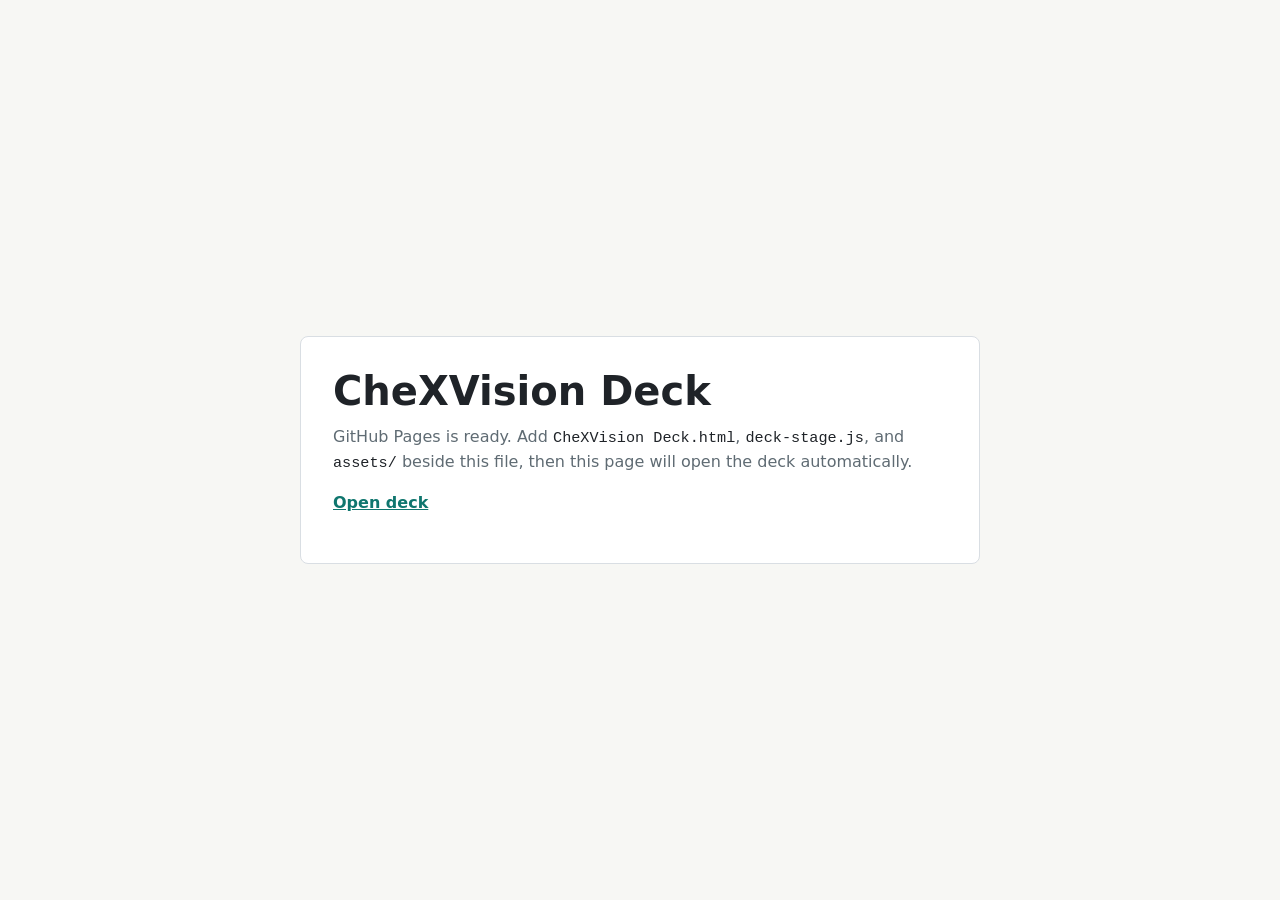
==== docs/index.html @ 28325a4f "chore: add GitHub Pages deck deployment Co-authored-by: Huraira Ali <huraira.ali@stud.th-deg.de>" ====
<!doctype html>
<html lang="en">
  <head>
    <meta charset="utf-8" />
    <meta name="viewport" content="width=device-width, initial-scale=1" />
    <title>CheXVision Deck</title>
    <style>
      :root {
        color-scheme: light dark;
        --bg: #f7f7f4;
        --text: #1f2328;
        --muted: #5f6b73;
        --accent: #0f766e;
        --panel: #ffffff;
        --border: #d9dee3;
      }

      @media (prefers-color-scheme: dark) {
        :root {
          --bg: #151719;
          --text: #eef2f4;
          --muted: #a8b2b9;
          --accent: #67e8d3;
          --panel: #1f2428;
          --border: #384149;
        }
      }

      * {
        box-sizing: border-box;
      }

      body {
        min-height: 100vh;
        margin: 0;
        display: grid;
        place-items: center;
        background: var(--bg);
        color: var(--text);
        font-family: system-ui, -apple-system, BlinkMacSystemFont, "Segoe UI", sans-serif;
        line-height: 1.5;
      }

      main {
        width: min(680px, calc(100vw - 32px));
        padding: 32px;
        border: 1px solid var(--border);
        border-radius: 8px;
        background: var(--panel);
      }

      h1 {
        margin: 0 0 12px;
        font-size: clamp(1.75rem, 4vw, 2.5rem);
        line-height: 1.1;
      }

      p {
        margin: 0 0 16px;
        color: var(--muted);
      }

      code {
        color: var(--text);
        font-family: ui-monospace, SFMono-Regular, Consolas, "Liberation Mono", monospace;
        font-size: 0.95em;
      }

      a {
        color: var(--accent);
        font-weight: 700;
      }
    </style>
    <script>
      const deckPath = "CheXVision%20Deck.html";

      fetch(deckPath, { method: "HEAD", cache: "no-store" })
        .then((response) => {
          if (response.ok) {
            window.location.replace(deckPath);
          }
        })
        .catch(() => {});
    </script>
  </head>
  <body>
    <main>
      <h1>CheXVision Deck</h1>
      <p>
        GitHub Pages is ready. Add <code>CheXVision Deck.html</code>, <code>deck-stage.js</code>,
        and <code>assets/</code> beside this file, then this page will open the deck automatically.
      </p>
      <p><a href="CheXVision%20Deck.html">Open deck</a></p>
    </main>
  </body>
</html>
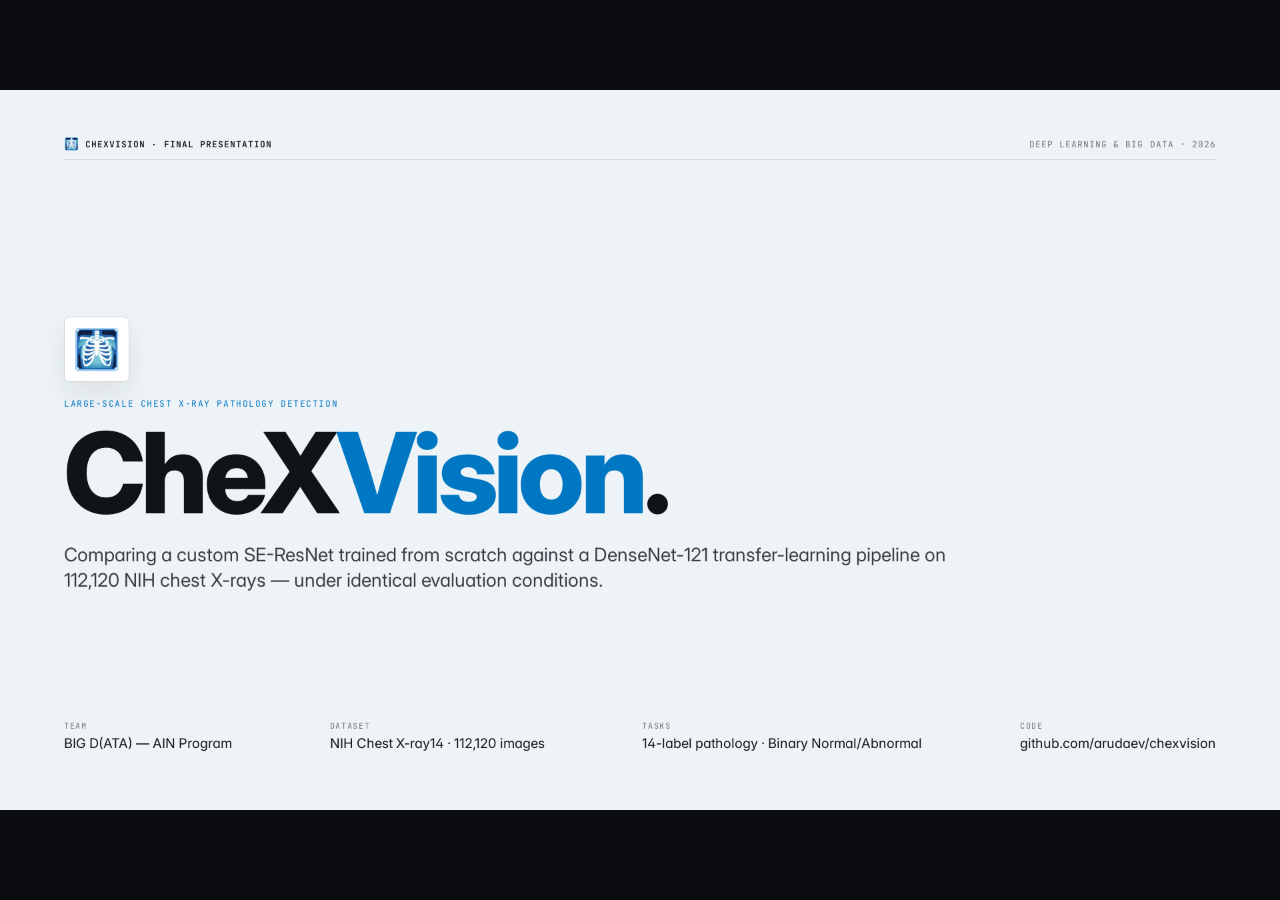
==== commit cda5a55a: "chore: add presentation deck to Pages Co-authored-by: Huraira Ali <huraira.ali@stud.th-deg.de>" ====
--- a/docs/index.html
+++ b/docs/index.html
@@ -1,96 +1,1422 @@
 <!doctype html>
 <html lang="en">
-  <head>
-    <meta charset="utf-8" />
-    <meta name="viewport" content="width=device-width, initial-scale=1" />
-    <title>CheXVision Deck</title>
-    <style>
-      :root {
-        color-scheme: light dark;
-        --bg: #f7f7f4;
-        --text: #1f2328;
-        --muted: #5f6b73;
-        --accent: #0f766e;
-        --panel: #ffffff;
-        --border: #d9dee3;
-      }
-
-      @media (prefers-color-scheme: dark) {
-        :root {
-          --bg: #151719;
-          --text: #eef2f4;
-          --muted: #a8b2b9;
-          --accent: #67e8d3;
-          --panel: #1f2428;
-          --border: #384149;
+<head>
+<meta charset="utf-8">
+<title>CheXVision — Final Presentation</title>
+<link rel="preconnect" href="https://fonts.googleapis.com">
+<link rel="preconnect" href="https://fonts.gstatic.com" crossorigin>
+<link href="https://fonts.googleapis.com/css2?family=Inter:wght@300;400;500;600;700;800&family=JetBrains+Mono:wght@400;500;600&display=swap" rel="stylesheet">
+<script src="deck-stage.js"></script>
+<style>
+  :root {
+    --bg: oklch(0.96 0.008 240);
+    --panel: oklch(1 0 0);
+    --panel-2: oklch(0.98 0.004 240);
+    --ink: oklch(0.19 0.012 250);
+    --ink-soft: oklch(0.36 0.014 250);
+    --muted: oklch(0.55 0.012 250);
+    --rule: oklch(0.86 0.008 250);
+    --rule-soft: oklch(0.92 0.006 250);
+    --blue: oklch(0.55 0.15 245);
+    --blue-soft: oklch(0.93 0.04 245);
+    --coral: oklch(0.62 0.15 30);
+    --coral-soft: oklch(0.94 0.04 40);
+    --ok: oklch(0.55 0.13 155);
+  }
+  html, body { margin: 0; background: #0b0d10; }
+  deck-stage { background: #0b0d10; }
+  deck-stage > section {
+    background: var(--bg);
+    color: var(--ink);
+    font-family: 'Inter', sans-serif;
+    font-feature-settings: "ss01", "cv11";
+    -webkit-font-smoothing: antialiased;
+    position: relative;
+    overflow: hidden;
+  }
+  /* Slide scaffold */
+  .slide-pad { padding: 72px 96px 88px; height: 100%; box-sizing: border-box; display: flex; flex-direction: column; }
+  .topbar {
+    display: flex; justify-content: space-between; align-items: center;
+    font-family: 'JetBrains Mono', monospace; font-size: 13px;
+    letter-spacing: 0.08em; color: var(--muted); text-transform: uppercase;
+    border-bottom: 1px solid var(--rule); padding-bottom: 14px; margin-bottom: 44px;
+  }
+  .topbar .brand { color: var(--ink); font-weight: 600; display: inline-flex; align-items: center; gap: 10px; }
+  .topbar .brand::before {
+    content: "🩻";
+    font-family: "Apple Color Emoji", "Segoe UI Emoji", "Noto Color Emoji", sans-serif;
+    font-size: 18px;
+    line-height: 1;
+    letter-spacing: 0;
+    text-transform: none;
+  }
+  .topbar .dot { display: inline-block; width: 8px; height: 8px; border-radius: 50%; background: var(--accent-h, var(--blue)); margin-right: 10px; transform: translateY(-1px); }
+  .eyebrow { font-family: 'JetBrains Mono', monospace; font-size: 13px; letter-spacing: 0.12em; text-transform: uppercase; color: var(--coral); margin-bottom: 18px; }
+  h1.slide-title { font-size: 62px; line-height: 1.05; font-weight: 700; letter-spacing: -0.025em; margin: 0 0 18px; max-width: 1500px; }
+  h2.slide-title { font-size: 52px; line-height: 1.08; font-weight: 700; letter-spacing: -0.022em; margin: 0 0 14px; }
+  p.lede { font-size: 26px; line-height: 1.4; color: var(--ink-soft); max-width: 1400px; margin: 0 0 24px; font-weight: 400; }
+  .body { font-size: 22px; line-height: 1.5; color: var(--ink-soft); }
+
+  /* Dark / section-header slide */
+  .ink { background: oklch(0.16 0.014 250) !important; color: oklch(0.96 0.006 85); }
+  .ink .topbar { color: oklch(0.65 0.012 250); border-color: oklch(0.26 0.014 250); }
+  .ink .topbar .brand { color: oklch(0.96 0.006 85); }
+  .ink .eyebrow { color: oklch(0.78 0.13 60); }
+  .ink .section-accent-rule { display: block; width: 48px; height: 3px; background: var(--accent-h, var(--blue)); border-radius: 2px; margin-bottom: 28px; }
+
+  /* Utility */
+  .mono { font-family: 'JetBrains Mono', monospace; }
+  .rule { height: 1px; background: var(--rule); }
+  .grid { display: grid; gap: 32px; }
+  .pill { display: inline-flex; align-items: center; gap: 8px; padding: 6px 12px; border: 1px solid var(--rule); border-radius: 999px; font-family: 'JetBrains Mono', monospace; font-size: 13px; color: var(--ink-soft); letter-spacing: 0.04em; }
+  .kv { display: flex; flex-direction: column; gap: 4px; }
+  .kv .k { font-family: 'JetBrains Mono', monospace; font-size: 12px; letter-spacing: 0.1em; text-transform: uppercase; color: var(--muted); }
+  .kv .v { font-size: 22px; font-weight: 500; color: var(--ink); }
+  .kv .v.big { font-size: 44px; font-weight: 700; letter-spacing: -0.02em; }
+
+  .stat-card { background: var(--panel); border: 1px solid var(--rule); border-radius: 18px; padding: 28px 30px; }
+  .stat-card .k { font-family: 'JetBrains Mono', monospace; font-size: 12px; letter-spacing: 0.12em; text-transform: uppercase; color: var(--muted); margin-bottom: 10px;}
+  .stat-card .n { font-size: 64px; font-weight: 700; letter-spacing: -0.03em; line-height: 1; color: var(--ink); font-family: 'JetBrains Mono', monospace; }
+  .stat-card .s { font-size: 18px; color: var(--ink-soft); margin-top: 10px; line-height: 1.4; }
+  .stat-card.accent { background: var(--coral-soft); border-color: oklch(0.85 0.06 40); }
+  .stat-card.cool { background: var(--blue-soft); border-color: oklch(0.84 0.06 245); }
+
+  /* Bullets */
+  ul.list { margin: 0; padding: 0; list-style: none; }
+  ul.list li { position: relative; padding-left: 28px; font-size: 22px; line-height: 1.5; color: var(--ink-soft); margin-bottom: 14px; }
+  ul.list li::before { content: ""; position: absolute; left: 0; top: 14px; width: 14px; height: 1px; background: var(--coral); }
+  ul.list li strong { color: var(--ink); font-weight: 600; }
+
+  /* Tables */
+  table.cmp { width: 100%; border-collapse: collapse; font-size: 19px; }
+  table.cmp th, table.cmp td { text-align: left; padding: 14px 16px; vertical-align: top; }
+  table.cmp thead th { font-family: 'JetBrains Mono', monospace; font-size: 12px; letter-spacing: 0.1em; text-transform: uppercase; color: var(--muted); font-weight: 500; border-bottom: 1px solid var(--rule); }
+  table.cmp tbody tr { border-bottom: 1px solid var(--rule-soft); }
+  table.cmp tbody tr:last-child { border-bottom: 0; }
+  table.cmp td.row-label { font-family: 'JetBrains Mono', monospace; font-size: 13px; color: var(--muted); letter-spacing: 0.06em; text-transform: uppercase; }
+  table.cmp td strong { color: var(--ink); font-weight: 600; }
+
+  /* Section header slides */
+  .section-number { font-family: 'JetBrains Mono', monospace; font-size: 22px; color: oklch(0.78 0.13 60); letter-spacing: 0.2em; }
+  .section-title { font-size: 128px; font-weight: 700; letter-spacing: -0.035em; line-height: 1; margin: 28px 0 24px; }
+  .section-desc { font-size: 28px; color: oklch(0.78 0.01 250); max-width: 1300px; line-height: 1.4; font-weight: 300; }
+
+  /* Title slide */
+  .title-slide { display: flex; flex-direction: column; justify-content: space-between; height: 100%; }
+  .hero-logo {
+    width: 96px;
+    height: 96px;
+    display: flex;
+    align-items: center;
+    justify-content: center;
+    margin-bottom: 24px;
+    border: 1px solid var(--rule);
+    border-radius: 8px;
+    background: var(--panel);
+    box-shadow: 0 18px 42px rgba(31, 35, 40, 0.08);
+    font-family: "Apple Color Emoji", "Segoe UI Emoji", "Noto Color Emoji", sans-serif;
+    font-size: 58px;
+    line-height: 1;
+  }
+  .title-hero { font-size: 168px; font-weight: 800; letter-spacing: -0.04em; line-height: 0.92; }
+  .title-hero .accent { color: var(--accent-h, var(--blue)); }
+  .title-sub { font-size: 28px; color: var(--ink-soft); line-height: 1.35; max-width: 1400px; margin-top: 28px; font-weight: 400; }
+  .title-meta { display: flex; gap: 56px; align-items: flex-end; justify-content: space-between; }
+  .title-meta .col { display: flex; flex-direction: column; gap: 6px; }
+  .title-meta .k { font-family: 'JetBrains Mono', monospace; font-size: 12px; letter-spacing: 0.14em; color: var(--muted); text-transform: uppercase; }
+  .title-meta .v { font-size: 20px; color: var(--ink); }
+
+  /* Footer */
+  .foot { position: absolute; left: 96px; right: 96px; bottom: 36px; display: flex; justify-content: space-between; font-family: 'JetBrains Mono', monospace; font-size: 12px; color: var(--muted); letter-spacing: 0.08em; text-transform: uppercase; }
+  .ink .foot { color: oklch(0.65 0.012 250); }
+
+  /* Image frames */
+  .figure { background: var(--panel); border: 1px solid var(--rule); border-radius: 14px; padding: 22px; display: flex; align-items: center; justify-content: center; overflow: hidden; }
+  .figure img { max-width: 100%; max-height: 100%; display: block; }
+  .figure-caption { font-family: 'JetBrains Mono', monospace; font-size: 12px; letter-spacing: 0.1em; color: var(--muted); text-transform: uppercase; margin-top: 10px; }
+
+  /* Chart axis text */
+  .chart-axis { font-family: 'JetBrains Mono', monospace; font-size: 12px; fill: var(--muted); }
+  .chart-grid { stroke: var(--rule-soft); stroke-width: 1; }
+  .chart-label { font-family: 'Inter', sans-serif; font-size: 14px; fill: var(--ink); font-weight: 500; }
+
+  /* Per-class bars */
+  .bar-row { display: grid; grid-template-columns: 220px 1fr 90px; align-items: center; gap: 18px; padding: 10px 0; border-bottom: 1px dashed var(--rule-soft); }
+  .bar-row:last-child { border-bottom: 0; }
+  .bar-row .name { font-size: 18px; color: var(--ink); font-weight: 500; }
+  .bar-row .track { position: relative; height: 10px; background: var(--rule-soft); border-radius: 4px; overflow: hidden; }
+  .bar-row .fill { position: absolute; top: 0; left: 0; bottom: 0; background: var(--blue); border-radius: 4px; }
+  .bar-row .val { font-family: 'JetBrains Mono', monospace; font-size: 16px; color: var(--ink); text-align: right; font-weight: 500; }
+  .bar-row.top .fill { background: var(--coral); }
+
+  /* Placeholder stripe */
+  .placeholder {
+    background: repeating-linear-gradient(135deg, oklch(0.91 0.010 240) 0 12px, oklch(0.94 0.008 240) 12px 24px);
+    border: 1px solid var(--rule);
+    border-radius: 10px;
+    display: flex; align-items: center; justify-content: center;
+    font-family: 'JetBrains Mono', monospace; font-size: 13px;
+    color: var(--muted); letter-spacing: 0.08em; text-transform: uppercase;
+  }
+
+  .badge-list { display: flex; flex-wrap: wrap; gap: 8px; }
+</style>
+</head>
+<body>
+
+<deck-stage width="1920" height="1080">
+
+  <!-- 1. TITLE -->
+  <section data-label="Title">
+    <div class="slide-pad title-slide">
+      <div class="topbar">
+        <span class="brand">CheXVision · Final Presentation</span>
+        <span>Deep Learning &amp; Big Data · 2026</span>
+      </div>
+
+      <div>
+        <div class="hero-logo" aria-label="X-ray logo">🩻</div>
+        <div class="eyebrow">Large-Scale Chest X-Ray Pathology Detection</div>
+        <div class="title-hero">CheX<span class="accent">Vision</span>.</div>
+        <div class="title-sub">Comparing a custom SE-ResNet trained from scratch against a DenseNet-121 transfer-learning pipeline on 112,120 NIH chest X-rays — under identical evaluation conditions.</div>
+      </div>
+
+      <div class="title-meta">
+        <div class="col">
+          <span class="k">Team</span>
+          <span class="v">BIG D(ATA) — AIN Program</span>
+        </div>
+        <div class="col">
+          <span class="k">Dataset</span>
+          <span class="v">NIH Chest X-ray14 · 112,120 images</span>
+        </div>
+        <div class="col">
+          <span class="k">Tasks</span>
+          <span class="v">14-label pathology · Binary Normal/Abnormal</span>
+        </div>
+        <div class="col">
+          <span class="k">Code</span>
+          <span class="v">github.com/arudaev/chexvision</span>
+        </div>
+      </div>
+    </div>
+  </section>
+
+  <!-- 2. THE PROBLEM -->
+  <section data-label="Problem">
+    <div class="slide-pad">
+      <div class="topbar"><span class="brand">CheXVision</span><span>01 · Motivation</span></div>
+      <div class="eyebrow">The Problem</div>
+      <h1 class="slide-title">Radiologists read billions of chest X-rays a year.<br/>The bottleneck is attention, not imaging.</h1>
+      <p class="lede">Chest radiography is the most common medical imaging procedure worldwide. Getting reliable, low-cost triage to every patient — especially in under-served regions — is a true ML-for-healthcare problem.</p>
+
+      <div class="grid" style="grid-template-columns: repeat(3, 1fr); margin-top: 36px;">
+        <div class="stat-card">
+          <div class="k">Scale</div>
+          <div class="n">2B+</div>
+          <div class="s">Chest X-rays acquired globally each year.</div>
+        </div>
+        <div class="stat-card">
+          <div class="k">Coverage gap</div>
+          <div class="n">2/3</div>
+          <div class="s">Of the world's population lacks timely access to radiology.</div>
+        </div>
+        <div class="stat-card accent">
+          <div class="k">The ask</div>
+          <div class="n">14</div>
+          <div class="s">Pathologies to be detected simultaneously from a single frontal view.</div>
+        </div>
+      </div>
+
+      <div class="foot"><span>01 / 19</span><span>Motivation</span></div>
+    </div>
+  </section>
+
+  <!-- 3. DATASET -->
+  <section data-label="Dataset">
+    <div class="slide-pad">
+      <div class="topbar"><span class="brand">CheXVision</span><span>02 · Dataset</span></div>
+      <div class="eyebrow">NIH Chest X-ray14</div>
+      <h2 class="slide-title">A genuine big-data benchmark — 112,120 frontal X-rays, 14 weak labels.</h2>
+
+      <div class="grid" style="grid-template-columns: 1.25fr 1fr; gap: 56px; margin-top: 32px;">
+        <div>
+          <div class="grid" style="grid-template-columns: repeat(3, 1fr); gap: 20px;">
+            <div class="stat-card"><div class="k">Images</div><div class="n">112,120</div><div class="s">Frontal-view chest X-rays · 1,024² source, resized to 320².</div></div>
+            <div class="stat-card"><div class="k">Shards</div><div class="n">36</div><div class="s">Parquet shards on HF Hub · ~7.97 GB total.</div></div>
+            <div class="stat-card"><div class="k">Labels</div><div class="n">14</div><div class="s">Patient-level, noisy — extracted from reports by NLP.</div></div>
+          </div>
+
+          <div style="margin-top: 36px;">
+            <div class="kv" style="margin-bottom: 18px;"><div class="k">Split</div></div>
+            <div class="grid" style="grid-template-columns: repeat(3, 1fr); gap: 16px;">
+              <div class="stat-card cool"><div class="k">Train</div><div class="n" style="font-size: 40px;">78,468</div><div class="s">70%</div></div>
+              <div class="stat-card cool"><div class="k">Validation</div><div class="n" style="font-size: 40px;">11,210</div><div class="s">10%</div></div>
+              <div class="stat-card cool"><div class="k">Test</div><div class="n" style="font-size: 40px;">22,442</div><div class="s">20%</div></div>
+            </div>
+          </div>
+        </div>
+
+        <div>
+          <div class="kv" style="margin-bottom: 14px;"><div class="k">14 Pathology Classes</div></div>
+          <div class="badge-list">
+            <span class="pill">Atelectasis</span><span class="pill">Cardiomegaly</span>
+            <span class="pill">Effusion</span><span class="pill">Infiltration</span>
+            <span class="pill">Mass</span><span class="pill">Nodule</span>
+            <span class="pill">Pneumonia</span><span class="pill">Pneumothorax</span>
+            <span class="pill">Consolidation</span><span class="pill">Edema</span>
+            <span class="pill">Emphysema</span><span class="pill">Fibrosis</span>
+            <span class="pill">Pleural Thickening</span><span class="pill">Hernia</span>
+          </div>
+
+          <div style="margin-top: 28px;" class="kv"><div class="k">Two derived tasks</div></div>
+          <ul class="list" style="margin-top: 12px;">
+            <li><strong>Multi-label</strong> — an image may carry zero, one, or several conditions simultaneously.</li>
+            <li><strong>Binary</strong> — "No Finding" ↦ Normal, any label ↦ Abnormal (fast triage head).</li>
+          </ul>
+        </div>
+      </div>
+
+      <div class="foot"><span>02 / 19</span><span>NIH Chest X-ray14</span></div>
+    </div>
+  </section>
+
+  <!-- 4. TASK FRAMING -->
+  <section data-label="Dual-task framing">
+    <div class="slide-pad">
+      <div class="topbar"><span class="brand">CheXVision</span><span>03 · Framing</span></div>
+      <div class="eyebrow">Dual-Task Architecture</div>
+      <h2 class="slide-title">One forward pass, two clinically-aligned predictions.</h2>
+      <p class="lede">A shared feature extractor feeds two heads — a fast triage decision and a detailed pathology profile. Trained jointly with a combined loss so both objectives shape the representation.</p>
+
+      <svg viewBox="0 0 1700 380" style="width:100%; height:380px; margin-top: 18px;" aria-label="Dual-head architecture diagram">
+        <defs>
+          <marker id="arr" viewBox="0 0 10 10" refX="9" refY="5" markerWidth="8" markerHeight="8" orient="auto-start-reverse">
+            <path d="M 0 0 L 10 5 L 0 10 z" fill="#2f3340"/>
+          </marker>
+        </defs>
+        <!-- Input -->
+        <rect x="30" y="150" width="260" height="90" rx="12" fill="#ffffff" stroke="oklch(0.86 0.008 250)"/>
+        <text x="160" y="185" text-anchor="middle" font-family="Inter" font-size="20" font-weight="600" fill="#1a1d24">Input</text>
+        <text x="160" y="215" text-anchor="middle" font-family="JetBrains Mono" font-size="15" fill="#5b6072">3 × 320 × 320 RGB</text>
+
+        <!-- Arrow -->
+        <line x1="300" y1="195" x2="380" y2="195" stroke="#2f3340" stroke-width="2" marker-end="url(#arr)"/>
+
+        <!-- Backbone -->
+        <rect x="390" y="110" width="380" height="170" rx="12" fill="oklch(0.93 0.04 245)" stroke="oklch(0.62 0.12 245)"/>
+        <text x="580" y="150" text-anchor="middle" font-family="Inter" font-size="22" font-weight="700" fill="#14213d">Shared Backbone</text>
+        <text x="580" y="185" text-anchor="middle" font-family="Inter" font-size="17" fill="#14213d">SE-ResNet or DenseNet-121</text>
+        <text x="580" y="215" text-anchor="middle" font-family="JetBrains Mono" font-size="14" fill="#14213d">Conv layers → Global Avg Pool</text>
+        <text x="580" y="245" text-anchor="middle" font-family="JetBrains Mono" font-size="14" fill="#14213d">512-dim feature vector</text>
+
+        <!-- Arrow to heads -->
+        <line x1="780" y1="160" x2="860" y2="100" stroke="#2f3340" stroke-width="2" marker-end="url(#arr)"/>
+        <line x1="780" y1="230" x2="860" y2="290" stroke="#2f3340" stroke-width="2" marker-end="url(#arr)"/>
+
+        <!-- Multi-label head -->
+        <rect x="870" y="50" width="420" height="120" rx="12" fill="oklch(0.94 0.04 40)" stroke="oklch(0.72 0.12 30)"/>
+        <text x="1080" y="92" text-anchor="middle" font-family="Inter" font-size="22" font-weight="700" fill="#3a1108">Multi-Label Head</text>
+        <text x="1080" y="122" text-anchor="middle" font-family="Inter" font-size="16" fill="#3a1108">Linear 512 → 14 · sigmoid</text>
+        <text x="1080" y="148" text-anchor="middle" font-family="JetBrains Mono" font-size="13" fill="#3a1108">Weighted BCE · 14 pathologies</text>
+
+        <!-- Binary head -->
+        <rect x="870" y="220" width="420" height="120" rx="12" fill="oklch(0.94 0.06 155)" stroke="oklch(0.65 0.13 155)"/>
+        <text x="1080" y="262" text-anchor="middle" font-family="Inter" font-size="22" font-weight="700" fill="#0a2e1b">Binary Head</text>
+        <text x="1080" y="292" text-anchor="middle" font-family="Inter" font-size="16" fill="#0a2e1b">Linear 512 → 1 · sigmoid</text>
+        <text x="1080" y="318" text-anchor="middle" font-family="JetBrains Mono" font-size="13" fill="#0a2e1b">BCE · Normal vs. Abnormal</text>
+
+        <!-- Loss -->
+        <line x1="1290" y1="110" x2="1420" y2="175" stroke="#2f3340" stroke-width="2" marker-end="url(#arr)"/>
+        <line x1="1290" y1="280" x2="1420" y2="215" stroke="#2f3340" stroke-width="2" marker-end="url(#arr)"/>
+        <rect x="1420" y="150" width="250" height="90" rx="12" fill="oklch(0.19 0.012 250)"/>
+        <text x="1545" y="185" text-anchor="middle" font-family="Inter" font-size="20" font-weight="700" fill="#f5f5f2">Combined Loss</text>
+        <text x="1545" y="215" text-anchor="middle" font-family="JetBrains Mono" font-size="14" fill="oklch(0.78 0.13 60)">1.0 · ℒ_ml + 0.5 · ℒ_bin</text>
+      </svg>
+
+      <div class="foot"><span>03 / 19</span><span>Shared backbone · Two heads</span></div>
+    </div>
+  </section>
+
+  <!-- 5. SECTION DIVIDER — APPROACH -->
+  <section data-label="Section — Approach" class="ink">
+    <div class="slide-pad">
+      <div class="topbar"><span class="brand">CheXVision</span><span>Section 1 · Approach</span></div>
+      <div style="flex: 1; display: flex; flex-direction: column; justify-content: center;">
+        <span class="section-accent-rule"></span>
+        <div class="section-number">— PART 01</div>
+        <div class="section-title">Approach.</div>
+        <div class="section-desc">Two architectures, one data pipeline, one evaluation protocol. A custom SE-ResNet trained from scratch vs. DenseNet-121 transferred from ImageNet — a fair, head-to-head comparison under identical conditions.</div>
+      </div>
+      <div class="foot"><span>04 / 19</span><span>Approach</span></div>
+    </div>
+  </section>
+
+  <!-- 6. MODEL 1 — SE-RESNET -->
+  <section data-label="Model 1 — SE-ResNet">
+    <div class="slide-pad">
+      <div class="topbar"><span class="brand">CheXVision</span><span>04 · Model 1</span></div>
+      <div class="eyebrow">Model 1 · Built from scratch</div>
+      <h2 class="slide-title">Custom SE-ResNet · depth [3, 4, 6, 3] · Kaiming init · no pretraining.</h2>
+
+      <div class="grid" style="grid-template-columns: 1fr 360px; gap: 40px; margin-top: 20px; flex: 1;">
+        <div class="figure" style="min-height: 460px; padding: 28px 22px;">
+          <svg viewBox="0 0 1500 400" style="width:100%; height: auto;" aria-label="SE-ResNet architecture diagram">
+            <defs>
+              <marker id="arrA" viewBox="0 0 10 10" refX="9" refY="5" markerWidth="7" markerHeight="7" orient="auto-start-reverse"><path d="M0 0 L10 5 L0 10 z" fill="#2f3340"/></marker>
+            </defs>
+            <!-- Input -->
+            <rect x="10" y="155" width="120" height="90" rx="12" fill="oklch(0.32 0.014 250)" stroke="oklch(0.22 0.014 250)"/>
+            <text x="70" y="188" text-anchor="middle" font-family="Inter" font-size="16" font-weight="700" fill="#f5f5f2">Input</text>
+            <text x="70" y="210" text-anchor="middle" font-family="JetBrains Mono" font-size="12" fill="oklch(0.85 0.006 85)">3 × 320</text>
+            <text x="70" y="226" text-anchor="middle" font-family="JetBrains Mono" font-size="12" fill="oklch(0.85 0.006 85)">× 320</text>
+            <line x1="130" y1="200" x2="162" y2="200" stroke="#2f3340" stroke-width="1.8" marker-end="url(#arrA)"/>
+
+            <!-- Stem -->
+            <rect x="165" y="140" width="130" height="120" rx="12" fill="oklch(0.93 0.04 265)" stroke="oklch(0.62 0.1 265)"/>
+            <text x="230" y="170" text-anchor="middle" font-family="Inter" font-size="16" font-weight="700" fill="#14213d">Stem</text>
+            <text x="230" y="192" text-anchor="middle" font-family="JetBrains Mono" font-size="11" fill="#14213d">7×7 Conv</text>
+            <text x="230" y="208" text-anchor="middle" font-family="JetBrains Mono" font-size="11" fill="#14213d">BN · ReLU</text>
+            <text x="230" y="224" text-anchor="middle" font-family="JetBrains Mono" font-size="11" fill="#14213d">3→64ch</text>
+            <text x="230" y="240" text-anchor="middle" font-family="JetBrains Mono" font-size="11" fill="#14213d">MaxPool ÷2</text>
+            <line x1="295" y1="200" x2="327" y2="200" stroke="#2f3340" stroke-width="1.8" marker-end="url(#arrA)"/>
+
+            <!-- Stage 1 -->
+            <rect x="330" y="150" width="130" height="100" rx="12" fill="oklch(0.93 0.04 265)" stroke="oklch(0.62 0.1 265)"/>
+            <text x="395" y="178" text-anchor="middle" font-family="Inter" font-size="15" font-weight="700" fill="#14213d">Stage 1</text>
+            <text x="395" y="202" text-anchor="middle" font-family="JetBrains Mono" font-size="11" fill="#14213d">3× SE-ResBlock</text>
+            <text x="395" y="222" text-anchor="middle" font-family="JetBrains Mono" font-size="11" fill="#14213d">64ch</text>
+            <line x1="460" y1="200" x2="492" y2="200" stroke="#2f3340" stroke-width="1.8" marker-end="url(#arrA)"/>
+
+            <!-- Stage 2 -->
+            <rect x="495" y="144" width="140" height="112" rx="12" fill="oklch(0.93 0.04 265)" stroke="oklch(0.62 0.1 265)"/>
+            <text x="565" y="172" text-anchor="middle" font-family="Inter" font-size="15" font-weight="700" fill="#14213d">Stage 2  ↓½</text>
+            <text x="565" y="198" text-anchor="middle" font-family="JetBrains Mono" font-size="11" fill="#14213d">4× SE-ResBlock</text>
+            <text x="565" y="220" text-anchor="middle" font-family="JetBrains Mono" font-size="11" fill="#14213d">128ch</text>
+            <line x1="635" y1="200" x2="667" y2="200" stroke="#2f3340" stroke-width="1.8" marker-end="url(#arrA)"/>
+
+            <!-- Stage 3 -->
+            <rect x="670" y="138" width="150" height="124" rx="12" fill="oklch(0.93 0.04 265)" stroke="oklch(0.62 0.1 265)"/>
+            <text x="745" y="166" text-anchor="middle" font-family="Inter" font-size="15" font-weight="700" fill="#14213d">Stage 3  ↓½</text>
+            <text x="745" y="196" text-anchor="middle" font-family="JetBrains Mono" font-size="11" fill="#14213d">6× SE-ResBlock</text>
+            <text x="745" y="218" text-anchor="middle" font-family="JetBrains Mono" font-size="11" fill="#14213d">256ch</text>
+            <line x1="820" y1="200" x2="852" y2="200" stroke="#2f3340" stroke-width="1.8" marker-end="url(#arrA)"/>
+
+            <!-- Stage 4 -->
+            <rect x="855" y="132" width="150" height="136" rx="12" fill="oklch(0.93 0.04 265)" stroke="oklch(0.62 0.1 265)"/>
+            <text x="930" y="160" text-anchor="middle" font-family="Inter" font-size="15" font-weight="700" fill="#14213d">Stage 4  ↓½</text>
+            <text x="930" y="192" text-anchor="middle" font-family="JetBrains Mono" font-size="11" fill="#14213d">3× SE-ResBlock</text>
+            <text x="930" y="214" text-anchor="middle" font-family="JetBrains Mono" font-size="11" fill="#14213d">512ch</text>
+            <line x1="1005" y1="200" x2="1037" y2="200" stroke="#2f3340" stroke-width="1.8" marker-end="url(#arrA)"/>
+
+            <!-- GAP -->
+            <rect x="1040" y="140" width="140" height="120" rx="12" fill="oklch(0.93 0.04 265)" stroke="oklch(0.62 0.1 265)"/>
+            <text x="1110" y="166" text-anchor="middle" font-family="Inter" font-size="14" font-weight="700" fill="#14213d">Global Avg Pool</text>
+            <text x="1110" y="196" text-anchor="middle" font-family="JetBrains Mono" font-size="11" fill="#14213d">Dropout(0.5)</text>
+            <text x="1110" y="222" text-anchor="middle" font-family="JetBrains Mono" font-size="11" fill="#14213d">512-dim</text>
+
+            <!-- branches -->
+            <line x1="1180" y1="170" x2="1222" y2="110" stroke="#2f3340" stroke-width="1.8" marker-end="url(#arrA)"/>
+            <line x1="1180" y1="228" x2="1222" y2="290" stroke="#2f3340" stroke-width="1.8" marker-end="url(#arrA)"/>
+
+            <!-- Multi-label Head -->
+            <rect x="1225" y="50" width="270" height="120" rx="12" fill="oklch(0.55 0.13 155)" stroke="oklch(0.4 0.12 155)"/>
+            <text x="1360" y="86" text-anchor="middle" font-family="Inter" font-size="15" font-weight="700" fill="#fff">Multilabel Head</text>
+            <text x="1360" y="114" text-anchor="middle" font-family="Inter" font-size="13" fill="#fff">Linear 512→14</text>
+            <text x="1360" y="140" text-anchor="middle" font-family="JetBrains Mono" font-size="11" fill="#e8f3ec">sigmoid · 14 pathologies</text>
+
+            <!-- Binary Head -->
+            <rect x="1225" y="230" width="270" height="120" rx="12" fill="oklch(0.52 0.17 245)" stroke="oklch(0.38 0.15 245)"/>
+            <text x="1360" y="266" text-anchor="middle" font-family="Inter" font-size="15" font-weight="700" fill="#fff">Binary Head</text>
+            <text x="1360" y="294" text-anchor="middle" font-family="Inter" font-size="13" fill="#fff">Linear 512→1</text>
+            <text x="1360" y="320" text-anchor="middle" font-family="JetBrains Mono" font-size="11" fill="#e6eefc">sigmoid · Normal/Abnormal</text>
+          </svg>
+        </div>
+
+        <div style="display: flex; flex-direction: column; gap: 18px;">
+          <div class="kv"><span class="k">Parameters</span><span class="v big">23M</span></div>
+          <div class="rule"></div>
+          <ul class="list">
+            <li><strong>Residual stages</strong> — 4 stages, ResNet-50 topology.</li>
+            <li><strong>Squeeze-Excitation</strong> — per-block channel attention recalibrates features.</li>
+            <li><strong>Dual heads</strong> share a 512-dim global-pooled representation.</li>
+            <li><strong>Purpose</strong> — strong baseline trained <em>without</em> outside data.</li>
+          </ul>
+        </div>
+      </div>
+
+      <div class="foot"><span>04 / 19</span><span>Custom residual CNN</span></div>
+    </div>
+  </section>
+
+  <!-- 7. MODEL 2 — DENSENET -->
+  <section data-label="Model 2 — DenseNet-121">
+    <div class="slide-pad">
+      <div class="topbar"><span class="brand">CheXVision</span><span>05 · Model 2</span></div>
+      <div class="eyebrow">Model 2 · Transfer Learning (CheXNet)</div>
+      <h2 class="slide-title">DenseNet-121 · ImageNet-pretrained · dense connectivity, 7.9M parameters.</h2>
+
+      <div class="grid" style="grid-template-columns: 1fr 360px; gap: 40px; margin-top: 20px; flex: 1;">
+        <div class="figure" style="min-height: 420px; padding: 32px 22px;">
+          <svg viewBox="0 0 1500 360" style="width:100%; height:auto;" aria-label="DenseNet-121 architecture diagram">
+            <defs>
+              <marker id="arrB" viewBox="0 0 10 10" refX="9" refY="5" markerWidth="7" markerHeight="7" orient="auto-start-reverse"><path d="M0 0 L10 5 L0 10 z" fill="#2f3340"/></marker>
+            </defs>
+            <!-- Input -->
+            <rect x="10" y="130" width="120" height="100" rx="12" fill="oklch(0.32 0.014 250)" stroke="oklch(0.22 0.014 250)"/>
+            <text x="70" y="166" text-anchor="middle" font-family="Inter" font-size="16" font-weight="700" fill="#f5f5f2">Input</text>
+            <text x="70" y="192" text-anchor="middle" font-family="JetBrains Mono" font-size="12" fill="oklch(0.85 0.006 85)">3 × 320</text>
+            <text x="70" y="210" text-anchor="middle" font-family="JetBrains Mono" font-size="12" fill="oklch(0.85 0.006 85)">× 320</text>
+            <line x1="130" y1="180" x2="170" y2="180" stroke="#2f3340" stroke-width="1.8" marker-end="url(#arrB)"/>
+
+            <!-- DenseNet backbone (purple strong) -->
+            <rect x="175" y="90" width="260" height="180" rx="12" fill="oklch(0.45 0.2 300)" stroke="oklch(0.32 0.18 300)"/>
+            <text x="305" y="128" text-anchor="middle" font-family="Inter" font-size="17" font-weight="700" fill="#fff">DenseNet-121</text>
+            <text x="305" y="150" text-anchor="middle" font-family="Inter" font-size="14" fill="#fff">Backbone</text>
+            <text x="305" y="186" text-anchor="middle" font-family="JetBrains Mono" font-size="12" fill="oklch(0.93 0.04 300)">ImageNet pretrained</text>
+            <text x="305" y="208" text-anchor="middle" font-family="JetBrains Mono" font-size="12" fill="oklch(0.93 0.04 300)">Dense connectivity</text>
+            <text x="305" y="234" text-anchor="middle" font-family="JetBrains Mono" font-size="12" fill="oklch(0.93 0.04 300)">7.9M parameters</text>
+            <line x1="435" y1="180" x2="475" y2="180" stroke="#2f3340" stroke-width="1.8" marker-end="url(#arrB)"/>
+
+            <!-- Adaptive Avg Pool -->
+            <rect x="480" y="130" width="200" height="100" rx="12" fill="oklch(0.93 0.04 265)" stroke="oklch(0.62 0.1 265)"/>
+            <text x="580" y="166" text-anchor="middle" font-family="Inter" font-size="15" font-weight="700" fill="#14213d">Adaptive Avg Pool</text>
+            <text x="580" y="200" text-anchor="middle" font-family="JetBrains Mono" font-size="12" fill="#14213d">1024-dim features</text>
+            <line x1="680" y1="180" x2="720" y2="180" stroke="#2f3340" stroke-width="1.8" marker-end="url(#arrB)"/>
+
+            <!-- Feature Layer -->
+            <rect x="725" y="110" width="220" height="140" rx="12" fill="oklch(0.93 0.04 265)" stroke="oklch(0.62 0.1 265)"/>
+            <text x="835" y="144" text-anchor="middle" font-family="Inter" font-size="15" font-weight="700" fill="#14213d">Feature Layer</text>
+            <text x="835" y="174" text-anchor="middle" font-family="JetBrains Mono" font-size="12" fill="#14213d">Linear 1024→512</text>
+            <text x="835" y="196" text-anchor="middle" font-family="JetBrains Mono" font-size="12" fill="#14213d">ReLU</text>
+            <text x="835" y="218" text-anchor="middle" font-family="JetBrains Mono" font-size="12" fill="#14213d">Dropout(0.3)</text>
+
+            <line x1="945" y1="150" x2="990" y2="100" stroke="#2f3340" stroke-width="1.8" marker-end="url(#arrB)"/>
+            <line x1="945" y1="210" x2="990" y2="260" stroke="#2f3340" stroke-width="1.8" marker-end="url(#arrB)"/>
+
+            <!-- Multi-label -->
+            <rect x="995" y="30" width="460" height="120" rx="12" fill="oklch(0.55 0.13 155)" stroke="oklch(0.4 0.12 155)"/>
+            <text x="1225" y="68" text-anchor="middle" font-family="Inter" font-size="17" font-weight="700" fill="#fff">Multilabel Head</text>
+            <text x="1225" y="96" text-anchor="middle" font-family="Inter" font-size="14" fill="#fff">Linear 512→14</text>
+            <text x="1225" y="122" text-anchor="middle" font-family="JetBrains Mono" font-size="12" fill="#e8f3ec">sigmoid · 14 pathologies</text>
+
+            <!-- Binary -->
+            <rect x="995" y="210" width="460" height="120" rx="12" fill="oklch(0.52 0.17 245)" stroke="oklch(0.38 0.15 245)"/>
+            <text x="1225" y="248" text-anchor="middle" font-family="Inter" font-size="17" font-weight="700" fill="#fff">Binary Head</text>
+            <text x="1225" y="276" text-anchor="middle" font-family="Inter" font-size="14" fill="#fff">Linear 512→1</text>
+            <text x="1225" y="302" text-anchor="middle" font-family="JetBrains Mono" font-size="12" fill="#e6eefc">sigmoid · Normal/Abnormal</text>
+          </svg>
+        </div>
+
+        <div style="display: flex; flex-direction: column; gap: 18px;">
+          <div class="kv"><span class="k">Parameters</span><span class="v big">7.9M</span></div>
+          <div class="rule"></div>
+          <ul class="list">
+            <li><strong>Dense connectivity</strong> — every layer sees all prior feature maps.</li>
+            <li><strong>ImageNet init</strong> — strong visual priors before medical fine-tuning.</li>
+            <li><strong>Feature layer</strong> 1024 → 512, ReLU, Dropout 0.3.</li>
+            <li>Follows <strong>CheXNet (Rajpurkar et al., 2017)</strong> — our gold-standard reference.</li>
+          </ul>
+        </div>
+      </div>
+
+      <div class="foot"><span>05 / 19</span><span>DenseNet-121 transfer</span></div>
+    </div>
+  </section>
+
+  <!-- 8. TWO-PHASE FINETUNING -->
+  <section data-label="Two-phase fine-tuning">
+    <div class="slide-pad">
+      <div class="topbar"><span class="brand">CheXVision</span><span>06 · Fine-Tuning</span></div>
+      <div class="eyebrow">Phased Fine-Tuning Schedule</div>
+      <h2 class="slide-title">Freeze the backbone first. Unfreeze once the heads have caught up.</h2>
+      <p class="lede">Standard transfer-learning hygiene: a high learning rate for fresh heads destroys the pretrained backbone. We split training in two.</p>
+
+      <div style="flex: 1; margin-top: 24px; display: flex; align-items: center; justify-content: center;">
+        <svg viewBox="0 0 1400 340" style="width:100%; max-height: 340px;" aria-label="Two-phase fine-tuning schedule">
+          <defs>
+            <marker id="arrF" viewBox="0 0 10 10" refX="9" refY="5" markerWidth="8" markerHeight="8" orient="auto-start-reverse"><path d="M0 0 L10 5 L0 10 z" fill="#2f3340"/></marker>
+          </defs>
+
+          <!-- Phase 1 -->
+          <rect x="40" y="30" width="460" height="280" rx="12" fill="oklch(0.62 0.18 35)" stroke="oklch(0.48 0.16 35)"/>
+          <!-- Lock icon (closed) -->
+          <g transform="translate(80, 55)">
+            <path d="M8 14 v-4 a12 12 0 0 1 24 0 v4" fill="none" stroke="#fff" stroke-width="4" stroke-linecap="round"/>
+            <rect x="0" y="14" width="40" height="28" rx="4" fill="#fff"/>
+            <circle cx="20" cy="28" r="3.5" fill="oklch(0.48 0.16 35)"/>
+          </g>
+          <text x="270" y="90" text-anchor="middle" font-family="Inter" font-size="32" font-weight="700" fill="#fff">Phase 1</text>
+          <text x="270" y="140" text-anchor="middle" font-family="Inter" font-size="22" fill="#fff">Epochs 1–5</text>
+          <text x="270" y="180" text-anchor="middle" font-family="Inter" font-size="22" fill="#fff">Backbone frozen</text>
+          <text x="270" y="218" text-anchor="middle" font-family="Inter" font-size="22" fill="#fff">Train heads only</text>
+          <text x="270" y="266" text-anchor="middle" font-family="JetBrains Mono" font-size="22" fill="#fff">lr = 0.001</text>
+
+          <!-- Transition arrow -->
+          <line x1="510" y1="170" x2="880" y2="170" stroke="#2f3340" stroke-width="2.5" marker-end="url(#arrF)"/>
+          <rect x="560" y="138" width="290" height="68" rx="12" fill="#ffffff" stroke="oklch(0.86 0.008 250)"/>
+          <text x="705" y="166" text-anchor="middle" font-family="Inter" font-size="17" font-weight="700" fill="#1a1d24">Epoch 6</text>
+          <text x="705" y="192" text-anchor="middle" font-family="JetBrains Mono" font-size="16" fill="#1a1d24">unfreeze_backbone()</text>
+
+          <!-- Phase 2 -->
+          <rect x="890" y="30" width="470" height="280" rx="12" fill="oklch(0.45 0.2 300)" stroke="oklch(0.32 0.18 300)"/>
+          <!-- Open lock -->
+          <g transform="translate(935, 55)">
+            <path d="M8 14 v-4 a12 12 0 0 1 22 -3" fill="none" stroke="#fff" stroke-width="4" stroke-linecap="round"/>
+            <rect x="0" y="14" width="40" height="28" rx="4" fill="#fff"/>
+            <circle cx="20" cy="28" r="3.5" fill="oklch(0.45 0.2 300)"/>
+          </g>
+          <text x="1125" y="90" text-anchor="middle" font-family="Inter" font-size="32" font-weight="700" fill="#fff">Phase 2</text>
+          <text x="1125" y="140" text-anchor="middle" font-family="Inter" font-size="22" fill="#fff">Epochs 6–60</text>
+          <text x="1125" y="180" text-anchor="middle" font-family="Inter" font-size="22" fill="#fff">End-to-end fine-tuning</text>
+          <text x="1125" y="218" text-anchor="middle" font-family="Inter" font-size="22" fill="#fff">All layers trainable</text>
+          <text x="1125" y="266" text-anchor="middle" font-family="JetBrains Mono" font-size="22" fill="#fff">lr = 0.0001</text>
+        </svg>
+      </div>
+
+      <div class="grid" style="grid-template-columns: repeat(2, 1fr); gap: 28px; margin-top: 28px;">
+        <div class="stat-card accent">
+          <div class="k">Phase 1 · Epochs 1–5</div>
+          <div class="s" style="margin-top: 6px; font-size: 20px; color: #3a1108;">Backbone frozen. Only the new feature layer + two heads train, at <span class="mono">lr = 1e-3</span>. Heads get calibrated on medical features without corrupting ImageNet weights.</div>
+        </div>
+        <div class="stat-card cool">
+          <div class="k">Phase 2 · Epochs 6–60</div>
+          <div class="s" style="margin-top: 6px; font-size: 20px; color: var(--ink);">End-to-end fine-tuning at <span class="mono">lr = 1e-4</span>. Every layer now adapts to chest X-ray statistics; cosine schedule keeps convergence stable.</div>
+        </div>
+      </div>
+
+      <div class="foot"><span>06 / 19</span><span>Freeze → Unfreeze</span></div>
+    </div>
+  </section>
+
+  <!-- 9. TRAINING PIPELINE -->
+  <section data-label="Training pipeline">
+    <div class="slide-pad">
+      <div class="topbar"><span class="brand">CheXVision</span><span>07 · Pipeline</span></div>
+      <div class="eyebrow">End-to-end training pipeline</div>
+      <h2 class="slide-title">From HF dataset snapshot to a tagged checkpoint on HF Hub.</h2>
+
+      <div class="grid" style="grid-template-columns: 480px 1fr; gap: 56px; margin-top: 24px; flex: 1;">
+        <div class="figure" style="padding: 22px 24px; min-height: 620px;">
+          <svg viewBox="0 0 420 920" style="width:100%; height: 100%; max-height: 620px;" aria-label="Training pipeline flowchart">
+            <defs>
+              <marker id="arrP" viewBox="0 0 10 10" refX="9" refY="5" markerWidth="7" markerHeight="7" orient="auto-start-reverse"><path d="M0 0 L10 5 L0 10 z" fill="#5b6072"/></marker>
+            </defs>
+
+            <!-- Cylinder: Dataset -->
+            <g>
+              <ellipse cx="210" cy="28" rx="135" ry="14" fill="oklch(0.92 0.05 300)" stroke="oklch(0.6 0.15 300)"/>
+              <path d="M75 28 V88 a135 14 0 0 0 270 0 V28" fill="oklch(0.92 0.05 300)" stroke="oklch(0.6 0.15 300)"/>
+              <ellipse cx="210" cy="28" rx="135" ry="14" fill="none" stroke="oklch(0.6 0.15 300)"/>
+              <text x="210" y="48" text-anchor="middle" font-family="JetBrains Mono" font-size="11" fill="#2a1055" font-weight="600">arudaev/chest-xray-14-320</text>
+              <text x="210" y="66" text-anchor="middle" font-family="JetBrains Mono" font-size="11" fill="#2a1055">112,120 images · 36 shards</text>
+              <text x="210" y="82" text-anchor="middle" font-family="JetBrains Mono" font-size="11" fill="#2a1055">~7.97 GB</text>
+            </g>
+            <line x1="210" y1="102" x2="210" y2="130" stroke="#5b6072" stroke-width="1.5" marker-end="url(#arrP)"/>
+            <text x="218" y="122" font-family="JetBrains Mono" font-size="10" fill="#5b6072">snapshot_download</text>
+
+            <!-- Split -->
+            <rect x="75" y="132" width="270" height="70" rx="6" fill="oklch(0.92 0.05 300)" stroke="oklch(0.6 0.15 300)"/>
+            <text x="210" y="156" text-anchor="middle" font-family="JetBrains Mono" font-size="11" fill="#2a1055" font-weight="600">data/images · data/labels.csv</text>
+            <text x="210" y="180" text-anchor="middle" font-family="JetBrains Mono" font-size="11" fill="#2a1055">train 78,468 · val 11,210</text>
+            <text x="210" y="194" text-anchor="middle" font-family="JetBrains Mono" font-size="11" fill="#2a1055">test 22,442</text>
+            <line x1="210" y1="202" x2="210" y2="228" stroke="#5b6072" stroke-width="1.5" marker-end="url(#arrP)"/>
+
+            <!-- Augmentation -->
+            <rect x="75" y="230" width="270" height="94" rx="6" fill="oklch(0.92 0.05 300)" stroke="oklch(0.6 0.15 300)"/>
+            <text x="210" y="252" text-anchor="middle" font-family="Inter" font-size="12" font-weight="700" fill="#2a1055">Augmentation Pipeline</text>
+            <text x="210" y="272" text-anchor="middle" font-family="JetBrains Mono" font-size="11" fill="#2a1055">CLAHE · HFlip · Rotate±15°</text>
+            <text x="210" y="290" text-anchor="middle" font-family="JetBrains Mono" font-size="11" fill="#2a1055">RandomAffine · ColorJitter</text>
+            <text x="210" y="308" text-anchor="middle" font-family="JetBrains Mono" font-size="11" fill="#2a1055">GaussianBlur · RandomErasing</text>
+            <line x1="210" y1="324" x2="210" y2="352" stroke="#5b6072" stroke-width="1.5" marker-end="url(#arrP)"/>
+
+            <!-- Forward Pass -->
+            <rect x="75" y="354" width="270" height="64" rx="6" fill="oklch(0.92 0.05 300)" stroke="oklch(0.6 0.15 300)"/>
+            <text x="210" y="378" text-anchor="middle" font-family="Inter" font-size="12" font-weight="700" fill="#2a1055">⚡ Model Forward Pass</text>
+            <text x="210" y="400" text-anchor="middle" font-family="JetBrains Mono" font-size="11" fill="#2a1055">torch.cuda.amp.autocast · fp16</text>
+
+            <!-- Split into two heads -->
+            <line x1="210" y1="418" x2="210" y2="434" stroke="#5b6072" stroke-width="1.5"/>
+            <line x1="110" y1="434" x2="310" y2="434" stroke="#5b6072" stroke-width="1.5"/>
+            <line x1="110" y1="434" x2="110" y2="454" stroke="#5b6072" stroke-width="1.5" marker-end="url(#arrP)"/>
+            <line x1="310" y1="434" x2="310" y2="454" stroke="#5b6072" stroke-width="1.5" marker-end="url(#arrP)"/>
+
+            <!-- Multilabel logits -->
+            <rect x="20" y="456" width="180" height="78" rx="6" fill="oklch(0.92 0.05 300)" stroke="oklch(0.6 0.15 300)"/>
+            <text x="110" y="478" text-anchor="middle" font-family="JetBrains Mono" font-size="11" fill="#2a1055" font-weight="600">multilabel_logits B×14</text>
+            <text x="110" y="498" text-anchor="middle" font-family="JetBrains Mono" font-size="10" fill="#2a1055">WeightedBCE + pos_weight</text>
+            <text x="110" y="516" text-anchor="middle" font-family="JetBrains Mono" font-size="10" fill="#2a1055">14 classes</text>
+
+            <!-- Binary logits -->
+            <rect x="220" y="456" width="180" height="78" rx="6" fill="oklch(0.92 0.05 300)" stroke="oklch(0.6 0.15 300)"/>
+            <text x="310" y="478" text-anchor="middle" font-family="JetBrains Mono" font-size="11" fill="#2a1055" font-weight="600">binary_logits B×1</text>
+            <text x="310" y="498" text-anchor="middle" font-family="JetBrains Mono" font-size="10" fill="#2a1055">BCE · Normal vs.</text>
+            <text x="310" y="516" text-anchor="middle" font-family="JetBrains Mono" font-size="10" fill="#2a1055">Abnormal</text>
+
+            <!-- Merge arrows -->
+            <line x1="110" y1="534" x2="110" y2="556" stroke="#5b6072" stroke-width="1.5"/>
+            <line x1="310" y1="534" x2="310" y2="556" stroke="#5b6072" stroke-width="1.5"/>
+            <line x1="110" y1="556" x2="310" y2="556" stroke="#5b6072" stroke-width="1.5"/>
+            <line x1="210" y1="556" x2="210" y2="576" stroke="#5b6072" stroke-width="1.5" marker-end="url(#arrP)"/>
+
+            <!-- Combined loss -->
+            <rect x="75" y="578" width="270" height="64" rx="6" fill="oklch(0.92 0.05 300)" stroke="oklch(0.6 0.15 300)"/>
+            <text x="210" y="602" text-anchor="middle" font-family="Inter" font-size="12" font-weight="700" fill="#2a1055">Combined Loss</text>
+            <text x="210" y="624" text-anchor="middle" font-family="JetBrains Mono" font-size="11" fill="#2a1055">1.0 × multilabel + 0.5 × binary</text>
+            <line x1="210" y1="642" x2="210" y2="668" stroke="#5b6072" stroke-width="1.5" marker-end="url(#arrP)"/>
+
+            <!-- Backward -->
+            <rect x="75" y="670" width="270" height="64" rx="6" fill="oklch(0.92 0.05 300)" stroke="oklch(0.6 0.15 300)"/>
+            <text x="210" y="694" text-anchor="middle" font-family="Inter" font-size="12" font-weight="700" fill="#2a1055">Backward · Grad Clip 1.0</text>
+            <text x="210" y="716" text-anchor="middle" font-family="JetBrains Mono" font-size="11" fill="#2a1055">Grad Accum ×4 · eff. batch 96</text>
+            <line x1="210" y1="734" x2="210" y2="760" stroke="#5b6072" stroke-width="1.5" marker-end="url(#arrP)"/>
+
+            <!-- Optimizer -->
+            <rect x="75" y="762" width="270" height="62" rx="6" fill="oklch(0.92 0.05 300)" stroke="oklch(0.6 0.15 300)"/>
+            <text x="210" y="784" text-anchor="middle" font-family="Inter" font-size="12" font-weight="700" fill="#2a1055">AdamW · CosineAnnealingLR</text>
+            <text x="210" y="806" text-anchor="middle" font-family="JetBrains Mono" font-size="11" fill="#2a1055">early stop patience = 15</text>
+            <line x1="210" y1="824" x2="210" y2="850" stroke="#5b6072" stroke-width="1.5" marker-end="url(#arrP)"/>
+            <text x="218" y="844" font-family="JetBrains Mono" font-size="10" fill="#5b6072">↑ best val AUC-ROC</text>
+
+            <!-- Checkpoint -->
+            <rect x="75" y="852" width="270" height="62" rx="6" fill="oklch(0.19 0.012 250)" stroke="oklch(0.19 0.012 250)"/>
+            <text x="210" y="876" text-anchor="middle" font-family="Inter" font-size="12" font-weight="700" fill="oklch(0.78 0.13 60)">💾 Best Checkpoint → HF Hub</text>
+            <text x="210" y="898" text-anchor="middle" font-family="JetBrains Mono" font-size="11" fill="#e6eefc">model · config · history.json</text>
+          </svg>
+        </div>
+
+        <div style="display: flex; flex-direction: column; gap: 22px; padding-top: 8px;">
+          <div>
+            <div class="kv" style="margin-bottom: 8px;"><span class="k">Step 01 · Data</span></div>
+            <div class="body"><code class="mono">snapshot_download</code> pins a Parquet revision; <strong>78,468 / 11,210 / 22,442</strong> split.</div>
+          </div>
+          <div>
+            <div class="kv" style="margin-bottom: 8px;"><span class="k">Step 02 · Augmentation</span></div>
+            <div class="body">CLAHE (LAB space), HFlip, Rotate ±15°, RandomAffine, ColorJitter, GaussianBlur, RandomErasing.</div>
+          </div>
+          <div>
+            <div class="kv" style="margin-bottom: 8px;"><span class="k">Step 03 · Forward pass</span></div>
+            <div class="body">Mixed precision <code class="mono">torch.cuda.amp</code> · fp16 — ~2× throughput on T4.</div>
+          </div>
+          <div>
+            <div class="kv" style="margin-bottom: 8px;"><span class="k">Step 04 · Loss &amp; optimisation</span></div>
+            <div class="body">Weighted BCE with <code class="mono">pos_weight</code> per class · AdamW · CosineAnnealingLR · grad clip 1.0 · grad accum ×4 → effective batch <strong>96</strong>.</div>
+          </div>
+          <div>
+            <div class="kv" style="margin-bottom: 8px;"><span class="k">Step 05 · Checkpoint + Hub</span></div>
+            <div class="body">Best epoch by <strong>val macro AUC-ROC</strong>; model, config, history &amp; card pushed to HF Hub.</div>
+          </div>
+        </div>
+      </div>
+
+      <div class="foot"><span>07 / 19</span><span>Snapshot → Augment → Train → Checkpoint → Hub</span></div>
+    </div>
+  </section>
+
+  <!-- 10. BIG DATA INFRASTRUCTURE -->
+  <section data-label="Big Data infrastructure">
+    <div class="slide-pad">
+      <div class="topbar"><span class="brand">CheXVision</span><span>08 · Infrastructure</span></div>
+      <div class="eyebrow">The "Big Data" side of the project</div>
+      <h2 class="slide-title">A cloud-only workflow: 8 GB of shards, no local GPU, reproducible runs.</h2>
+
+      <div class="grid" style="grid-template-columns: repeat(4, 1fr); gap: 20px; margin-top: 32px;">
+        <div class="stat-card">
+          <div class="k">Source code</div>
+          <div class="v" style="font-size: 26px; font-weight: 700; color: var(--ink); margin-top: 10px;">GitHub</div>
+          <div class="s">CI on every push — <span class="mono">ruff</span> + <span class="mono">pytest</span> (51 tests) + <span class="mono">mypy</span>.</div>
+        </div>
+        <div class="stat-card">
+          <div class="k">Dataset</div>
+          <div class="v" style="font-size: 26px; font-weight: 700; color: var(--ink); margin-top: 10px;">HF Hub</div>
+          <div class="s">36 Parquet shards · 320² · pinned revision for reproducibility.</div>
+        </div>
+        <div class="stat-card accent">
+          <div class="k">Training compute</div>
+          <div class="v" style="font-size: 26px; font-weight: 700; color: #3a1108; margin-top: 10px;">Kaggle Kernels</div>
+          <div class="s" style="color: #3a1108;">Free T4 / P100 GPU · 30 h/week · kernels bundle the entire source tree.</div>
+        </div>
+        <div class="stat-card cool">
+          <div class="k">Model artifacts · Demo</div>
+          <div class="v" style="font-size: 26px; font-weight: 700; color: var(--ink); margin-top: 10px;">HF Hub + Spaces</div>
+          <div class="s" style="color: var(--ink);">Auto-upload of checkpoints; Streamlit demo deploys on push to <span class="mono">main</span>.</div>
+        </div>
+      </div>
+
+      <div class="grid" style="grid-template-columns: 1fr 1fr; gap: 36px; margin-top: 36px;">
+        <div>
+          <div class="kv" style="margin-bottom: 10px;"><span class="k">Why this matters for "Big Data"</span></div>
+          <ul class="list">
+            <li><strong>Streaming metadata</strong> — EDA runs locally without downloading the 8 GB dataset.</li>
+            <li><strong>Sharded Parquet</strong> — readers parallelise across shards; disk is never the bottleneck.</li>
+            <li><strong>Mixed precision + grad accumulation</strong> — effective batch 96 on a single 16 GB T4.</li>
+          </ul>
+        </div>
+        <div>
+          <div class="kv" style="margin-bottom: 10px;"><span class="k">Reproducibility guardrails</span></div>
+          <ul class="list">
+            <li><strong>Pinned dataset revision</strong> — <span class="mono">44443e6…</span> — same bytes, every run.</li>
+            <li><strong>Kernel payload</strong> — <span class="mono">dispatch.py</span> embeds the current source tree base64-encoded.</li>
+            <li><strong>Tagged model cards</strong> — config + metrics + history.json alongside every checkpoint.</li>
+          </ul>
+        </div>
+      </div>
+
+      <div class="foot"><span>08 / 19</span><span>GitHub · HF Hub · Kaggle · Streamlit</span></div>
+    </div>
+  </section>
+
+  <!-- 11. SECTION DIVIDER — RESULTS -->
+  <section data-label="Section — Results" class="ink">
+    <div class="slide-pad">
+      <div class="topbar"><span class="brand">CheXVision</span><span>Section 2 · Results</span></div>
+      <div style="flex: 1; display: flex; flex-direction: column; justify-content: center;">
+        <span class="section-accent-rule"></span>
+        <div class="section-number">— PART 02</div>
+        <div class="section-title">Results.</div>
+        <div class="section-desc">Measured on the held-out validation split. Primary metric: macro-averaged AUC-ROC across all 14 pathologies. We also report binary AUC / F1 for the triage head.</div>
+      </div>
+      <div class="foot"><span>09 / 19</span><span>Results</span></div>
+    </div>
+  </section>
+
+  <!-- 12. HEADLINE NUMBERS -->
+  <section data-label="Headline numbers">
+    <div class="slide-pad">
+      <div class="topbar"><span class="brand">CheXVision</span><span>09 · Headline</span></div>
+      <div class="eyebrow">Headline — best validation metrics</div>
+      <h2 class="slide-title">DenseNet-121 matches the CheXNet benchmark. The custom CNN trails by ~4.5 pp.</h2>
+
+      <div class="grid" style="grid-template-columns: repeat(2, 1fr); gap: 36px; margin-top: 32px;">
+        <!-- DenseNet card -->
+        <div class="stat-card cool" style="padding: 36px;">
+          <div style="display: flex; justify-content: space-between; align-items: center; margin-bottom: 18px;">
+            <div class="k" style="color: var(--ink);">DenseNet-121 · Transfer</div>
+            <span class="pill" style="background: #fff; border-color: oklch(0.78 0.08 245); color: var(--ink);">Best @ epoch 18</span>
+          </div>
+          <div class="grid" style="grid-template-columns: repeat(3, 1fr); gap: 18px;">
+            <div>
+              <div class="k" style="color: var(--ink); font-size: 12px;">Macro AUC-ROC</div>
+              <div class="n" style="color: var(--ink);">0.8459</div>
+            </div>
+            <div>
+              <div class="k" style="color: var(--ink); font-size: 12px;">Binary AUC-ROC</div>
+              <div class="n" style="color: var(--ink); font-size: 52px;">0.7867</div>
+            </div>
+            <div>
+              <div class="k" style="color: var(--ink); font-size: 12px;">Binary F1</div>
+              <div class="n" style="color: var(--ink); font-size: 52px;">0.6736</div>
+            </div>
+          </div>
+          <div class="s" style="color: var(--ink); margin-top: 18px; font-size: 17px;">Early-stopped — validation loss began diverging after epoch 20 while AUC plateaued.</div>
+        </div>
+
+        <!-- ResNet card -->
+        <div class="stat-card" style="padding: 36px;">
+          <div style="display: flex; justify-content: space-between; align-items: center; margin-bottom: 18px;">
+            <div class="k">Custom SE-ResNet · From scratch</div>
+            <span class="pill">Best @ epoch 60</span>
+          </div>
+          <div class="grid" style="grid-template-columns: repeat(3, 1fr); gap: 18px;">
+            <div>
+              <div class="k" style="font-size: 12px;">Macro AUC-ROC</div>
+              <div class="n">0.8008</div>
+            </div>
+            <div>
+              <div class="k" style="font-size: 12px;">Binary AUC-ROC</div>
+              <div class="n" style="font-size: 52px;">0.7571</div>
+            </div>
+            <div>
+              <div class="k" style="font-size: 12px;">Binary F1</div>
+              <div class="n" style="font-size: 52px;">0.6474</div>
+            </div>
+          </div>
+          <div class="s" style="margin-top: 18px; font-size: 17px;">Still climbing slowly at epoch 75 — gap is about compute budget, not ceiling.</div>
+        </div>
+      </div>
+
+      <div style="margin-top: 36px; padding: 22px 28px; border: 1px solid var(--rule); border-left: 3px solid var(--coral); border-radius: 8px; background: var(--panel);">
+        <div class="body" style="color: var(--ink);"><strong>Takeaway.</strong> Transfer learning wins on every metric, at <strong>3× fewer parameters</strong> and <strong>3× faster wall-clock convergence</strong> (18 vs. 60+ epochs). ImageNet priors matter, even for medical imagery.</div>
+      </div>
+
+      <div class="foot"><span>09 / 19</span><span>Best validation metrics</span></div>
+    </div>
+  </section>
+
+  <!-- 13. TRAINING CURVES -->
+  <section data-label="Training curves">
+    <div class="slide-pad">
+      <div class="topbar"><span class="brand">CheXVision</span><span>10 · Training curves</span></div>
+      <div class="eyebrow">Validation macro AUC-ROC over training</div>
+      <h2 class="slide-title">DenseNet saturates fast at epoch 6. The scratch CNN grinds upward for 60 epochs.</h2>
+
+      <div style="flex: 1; display: flex; margin-top: 24px;">
+        <svg id="curves" viewBox="0 0 1700 560" style="width:100%; height:100%;" aria-label="Training AUC-ROC over epochs"></svg>
+      </div>
+
+      <div style="display: flex; gap: 36px; margin-top: 8px; font-family: 'JetBrains Mono', monospace; font-size: 14px; color: var(--ink);">
+        <div><span style="display:inline-block; width:24px; height:3px; background: oklch(0.55 0.15 245); vertical-align: middle; margin-right: 8px;"></span> DenseNet-121 · Transfer</div>
+        <div><span style="display:inline-block; width:24px; height:3px; background: oklch(0.62 0.15 30); vertical-align: middle; margin-right: 8px;"></span> Custom SE-ResNet · Scratch</div>
+        <div style="color: var(--muted);"><span style="display:inline-block; width:24px; height:1px; border-top: 1px dashed oklch(0.55 0.012 250); vertical-align: middle; margin-right: 8px;"></span> Best checkpoint</div>
+        <div style="color: var(--muted);"><span style="display:inline-block; width:24px; height:1px; border-top: 1px dashed oklch(0.55 0.012 250); vertical-align: middle; margin-right: 8px;"></span> CheXNet benchmark (0.841)</div>
+      </div>
+
+      <div class="foot"><span>10 / 19</span><span>Validation macro AUC-ROC</span></div>
+    </div>
+  </section>
+
+  <!-- 14. PER-CLASS AUC -->
+  <section data-label="Per-class AUC">
+    <div class="slide-pad">
+      <div class="topbar"><span class="brand">CheXVision</span><span>11 · Per-class</span></div>
+      <div class="eyebrow">DenseNet-121 · per-pathology AUC at best epoch</div>
+      <h2 class="slide-title">Strong on structural findings. Weakest on the noisiest labels.</h2>
+
+      <div class="grid" style="grid-template-columns: 1.5fr 1fr; gap: 48px; flex: 1; margin-top: 16px;">
+        <div>
+          <div id="classBars"></div>
+        </div>
+
+        <div style="display: flex; flex-direction: column; gap: 20px;">
+          <div>
+            <div class="kv" style="margin-bottom: 10px;"><span class="k">Top performers</span></div>
+            <ul class="list">
+              <li><strong>Edema · 0.9255</strong>, <strong>Hernia · 0.9242</strong>, <strong>Emphysema · 0.9107</strong> — visually distinctive, well-separated classes.</li>
+            </ul>
+          </div>
+          <div>
+            <div class="kv" style="margin-bottom: 10px;"><span class="k">Trailing</span></div>
+            <ul class="list">
+              <li><strong>Infiltration · 0.7133</strong> — the noisiest label in the NIH schema; radiologist agreement is low to begin with.</li>
+              <li><strong>Pneumonia · 0.7397</strong> — broad definition, overlaps with Consolidation &amp; Infiltration.</li>
+            </ul>
+          </div>
+          <div>
+            <div class="kv" style="margin-bottom: 10px;"><span class="k">Clinical reading</span></div>
+            <p class="body">Classes with clear anatomical signatures (cardiomegaly, emphysema) are the easy wins. Diffuse infiltrative patterns are the hard ones — matches radiologists' own reliability.</p>
+          </div>
+        </div>
+      </div>
+
+      <div class="foot"><span>11 / 19</span><span>14-class AUC-ROC</span></div>
+    </div>
+  </section>
+
+  <!-- 15. CHEXNET BENCHMARK -->
+  <section data-label="CheXNet benchmark">
+    <div class="slide-pad">
+      <div class="topbar"><span class="brand">CheXVision</span><span>12 · Benchmark</span></div>
+      <div class="eyebrow">Benchmark positioning</div>
+      <h2 class="slide-title">We match the seminal CheXNet result, at a fraction of the compute.</h2>
+
+      <div style="flex: 1; display: flex; align-items: center; justify-content: center; margin-top: 20px;">
+        <svg viewBox="0 0 1600 460" style="width:100%; max-height: 460px;">
+          <!-- grid -->
+          <line class="chart-grid" x1="300" y1="60" x2="300" y2="400"/>
+          <line class="chart-grid" x1="1500" y1="60" x2="1500" y2="400"/>
+          <!-- axis -->
+          <line x1="300" y1="420" x2="1500" y2="420" stroke="#2f3340" stroke-width="1.5"/>
+          <text class="chart-axis" x="300" y="450" text-anchor="middle">0.70</text>
+          <text class="chart-axis" x="600" y="450" text-anchor="middle">0.75</text>
+          <text class="chart-axis" x="900" y="450" text-anchor="middle">0.80</text>
+          <text class="chart-axis" x="1200" y="450" text-anchor="middle">0.85</text>
+          <text class="chart-axis" x="1500" y="450" text-anchor="middle">0.90</text>
+
+          <!-- CheXNet benchmark line -->
+          <line x1="1246" y1="60" x2="1246" y2="410" stroke="oklch(0.55 0.012 250)" stroke-dasharray="6 6" stroke-width="1.5"/>
+          <text class="chart-label" x="1246" y="50" text-anchor="middle" fill="#5b6072" font-family="JetBrains Mono" font-size="13">CheXNet benchmark · 0.841</text>
+
+          <!-- Wang 2017 -->
+          <rect x="300" y="100" width="288" height="44" fill="oklch(0.90 0.008 240)" stroke="oklch(0.82 0.008 240)" stroke-width="1"/>
+          <text class="chart-label" x="285" y="128" text-anchor="end">Wang et al. 2017 (original NIH paper)</text>
+          <text class="chart-label" x="600" y="128" font-family="JetBrains Mono" font-size="15" fill="#1a1d24">0.748</text>
+
+          <!-- CheXVision scratch -->
+          <rect x="300" y="170" width="605" height="44" fill="oklch(0.62 0.15 30)"/>
+          <text class="chart-label" x="285" y="198" text-anchor="end">CheXVision · SE-ResNet (scratch)</text>
+          <text class="chart-label" x="917" y="198" font-family="JetBrains Mono" font-size="15" fill="#1a1d24">0.8008</text>
+
+          <!-- CheXNet -->
+          <rect x="300" y="240" width="846" height="44" fill="oklch(0.90 0.008 240)" stroke="oklch(0.82 0.008 240)" stroke-width="1"/>
+          <text class="chart-label" x="285" y="268" text-anchor="end">CheXNet (Rajpurkar et al., 2017)</text>
+          <text class="chart-label" x="1158" y="268" font-family="JetBrains Mono" font-size="15" fill="#1a1d24">0.841</text>
+
+          <!-- CheXVision DenseNet -->
+          <rect x="300" y="310" width="875" height="44" fill="oklch(0.55 0.15 245)"/>
+          <text class="chart-label" x="285" y="338" text-anchor="end" font-weight="600">CheXVision · DenseNet-121 (ours)</text>
+          <text class="chart-label" x="1187" y="338" font-family="JetBrains Mono" font-size="15" font-weight="600" fill="#1a1d24">0.8459</text>
+        </svg>
+      </div>
+
+      <div style="padding: 22px 28px; border: 1px solid var(--rule); border-left: 3px solid var(--blue); border-radius: 8px; background: var(--panel); margin-top: 20px;">
+        <div class="body" style="color: var(--ink);"><strong>Context.</strong> CheXNet (Rajpurkar et al., 2017) established DenseNet-121 as the standard for this dataset. Our pipeline reproduces &amp; slightly exceeds it — on a single free Kaggle GPU, 18 epochs, 7.9M params. The custom scratch model is +5.3 pp over the 2017 NIH paper that published the dataset.</div>
+      </div>
+
+      <div class="foot"><span>12 / 19</span><span>Macro AUC-ROC comparison</span></div>
+    </div>
+  </section>
+
+  <!-- 16. LESSON: SCRATCH VS TRANSFER -->
+  <section data-label="Scratch vs. transfer">
+    <div class="slide-pad">
+      <div class="topbar"><span class="brand">CheXVision</span><span>13 · Lesson</span></div>
+      <div class="eyebrow">What the comparison taught us</div>
+      <h2 class="slide-title">Transfer wins — but the scratch model told us why.</h2>
+
+      <table class="cmp" style="margin-top: 26px;">
+        <thead>
+          <tr>
+            <th style="width: 30%;"></th>
+            <th style="width: 35%;">Custom SE-ResNet (scratch)</th>
+            <th style="width: 35%;">DenseNet-121 (transfer)</th>
+          </tr>
+        </thead>
+        <tbody>
+          <tr>
+            <td class="row-label">Parameters</td>
+            <td>~23 M</td>
+            <td><strong>7.9 M</strong></td>
+          </tr>
+          <tr>
+            <td class="row-label">Epochs to best</td>
+            <td>60+ (still climbing)</td>
+            <td><strong>18</strong></td>
+          </tr>
+          <tr>
+            <td class="row-label">Macro AUC-ROC</td>
+            <td>0.8008</td>
+            <td><strong>0.8459</strong> (+4.5 pp)</td>
+          </tr>
+          <tr>
+            <td class="row-label">Binary AUC / F1</td>
+            <td>0.7571 / 0.6474</td>
+            <td><strong>0.7867 / 0.6736</strong></td>
+          </tr>
+          <tr>
+            <td class="row-label">When it fails</td>
+            <td>Rare, diffuse, subtle classes — never sees enough examples with random init.</td>
+            <td>Same failure modes, but with a higher floor — pretrained edges + textures transfer cleanly.</td>
+          </tr>
+          <tr>
+            <td class="row-label">Our read</td>
+            <td>A strong "sanity baseline" and ablation for the ImageNet-prior question.</td>
+            <td><strong>Production-grade.</strong> We'd ship this if the project had a clinical partner.</td>
+          </tr>
+        </tbody>
+      </table>
+
+      <div class="foot"><span>13 / 19</span><span>Head-to-head comparison</span></div>
+    </div>
+  </section>
+
+  <!-- 17. LIMITATIONS -->
+  <section data-label="Limitations">
+    <div class="slide-pad">
+      <div class="topbar"><span class="brand">CheXVision</span><span>14 · Limitations</span></div>
+      <div class="eyebrow">What to trust, what not to trust</div>
+      <h2 class="slide-title">Honest about the ceiling.</h2>
+
+      <div class="grid" style="grid-template-columns: repeat(2, 1fr); gap: 36px; margin-top: 32px; flex: 1;">
+        <div>
+          <div class="kv" style="margin-bottom: 14px;"><span class="k">Label quality</span></div>
+          <ul class="list">
+            <li>NIH labels are <strong>patient-level</strong>, extracted by NLP from reports — not lesion-level.</li>
+            <li>"Infiltration" &amp; "Pneumonia" overlap even between radiologists. Our lowest AUCs are where <em>ground truth itself</em> is noisy.</li>
+          </ul>
+
+          <div class="kv" style="margin-bottom: 14px; margin-top: 28px;"><span class="k">Evaluation scope</span></div>
+          <ul class="list">
+            <li>AUCs reported are on the <strong>validation split</strong>. Test set is held for the final report.</li>
+            <li>No external-hospital evaluation. Distribution shift from equipment / preprocessing will degrade performance.</li>
+          </ul>
+        </div>
+
+        <div>
+          <div class="kv" style="margin-bottom: 14px;"><span class="k">Deployment caveats</span></div>
+          <ul class="list">
+            <li><strong>Not clinical.</strong> This is a research / educational system. Predictions do not substitute a radiologist.</li>
+            <li>The binary triage head is the more defensible output — it fails gracefully and can be calibrated to a sensitivity target.</li>
+          </ul>
+
+          <div class="kv" style="margin-bottom: 14px; margin-top: 28px;"><span class="k">Compute envelope</span></div>
+          <ul class="list">
+            <li>Single free T4 GPU on Kaggle, 30 h/week cap — no hyperparameter sweeps, no cross-validation.</li>
+            <li>Scratch model did not converge within budget; more epochs may narrow the gap but not close it.</li>
+          </ul>
+        </div>
+      </div>
+
+      <div class="foot"><span>14 / 19</span><span>Limitations</span></div>
+    </div>
+  </section>
+
+  <!-- 18. FUTURE WORK -->
+  <section data-label="Future work">
+    <div class="slide-pad">
+      <div class="topbar"><span class="brand">CheXVision</span><span>15 · Future work</span></div>
+      <div class="eyebrow">Where this goes next</div>
+      <h2 class="slide-title">Three directions, ranked by expected lift.</h2>
+
+      <div class="grid" style="grid-template-columns: repeat(3, 1fr); gap: 28px; margin-top: 40px; flex: 1;">
+        <div class="stat-card cool">
+          <div class="k" style="color: var(--ink);">01 · Test-Time Augmentation + Ensemble</div>
+          <div class="s" style="font-size: 19px; color: var(--ink); margin-top: 16px; line-height: 1.45;">
+            Average 4 views (identity, h-flip, ±7° rotate) per model, then average both models. The two architectures fail on <em>different</em> examples — the ensemble consistently improves macro AUC with zero retraining.
+          </div>
+        </div>
+        <div class="stat-card">
+          <div class="k">02 · External validation</div>
+          <div class="s" style="font-size: 19px; margin-top: 16px; line-height: 1.45;">
+            Evaluate on CheXpert or MIMIC-CXR without fine-tuning. Quantify the true distribution-shift penalty; this is the question any clinical reviewer will ask first.
+          </div>
+        </div>
+        <div class="stat-card accent">
+          <div class="k" style="color: #3a1108;">03 · Grad-CAM &amp; interpretability audit</div>
+          <div class="s" style="font-size: 19px; color: #3a1108; margin-top: 16px; line-height: 1.45;">
+            Generate Grad-CAM heatmaps for every class and visually audit whether the model attends to clinically meaningful regions — or to spurious markers (annotations, equipment).
+          </div>
+        </div>
+      </div>
+
+      <div class="foot"><span>15 / 19</span><span>Future work</span></div>
+    </div>
+  </section>
+
+  <!-- 19. THANK YOU / Q&A -->
+  <section data-label="Thank you" class="ink">
+    <div class="slide-pad">
+      <div class="topbar"><span class="brand">CheXVision</span><span>Q &amp; A</span></div>
+      <div style="flex: 1; display: flex; flex-direction: column; justify-content: center;">
+        <div class="section-number">— THANK YOU</div>
+        <div class="section-title">Questions?</div>
+        <div class="section-desc" style="margin-top: 20px;">CheXVision · BIG D(ATA) Team · Deep Learning &amp; Big Data, AIN program</div>
+
+        <div style="display: flex; gap: 56px; margin-top: 56px;">
+          <div>
+            <div class="k mono" style="font-size: 12px; letter-spacing: 0.14em; color: oklch(0.65 0.012 250); text-transform: uppercase; margin-bottom: 8px;">Code</div>
+            <div style="font-size: 22px; color: oklch(0.96 0.006 85); font-family: 'JetBrains Mono', monospace;">github.com/arudaev/chexvision</div>
+          </div>
+          <div>
+            <div class="k mono" style="font-size: 12px; letter-spacing: 0.14em; color: oklch(0.65 0.012 250); text-transform: uppercase; margin-bottom: 8px;">Demo</div>
+            <div style="font-size: 22px; color: oklch(0.96 0.006 85); font-family: 'JetBrains Mono', monospace;">hf.co/spaces/arudaev/chexvision-demo</div>
+          </div>
+          <div>
+            <div class="k mono" style="font-size: 12px; letter-spacing: 0.14em; color: oklch(0.65 0.012 250); text-transform: uppercase; margin-bottom: 8px;">Models</div>
+            <div style="font-size: 22px; color: oklch(0.96 0.006 85); font-family: 'JetBrains Mono', monospace;">hf.co/arudaev/chexvision-{densenet, scratch}</div>
+          </div>
+        </div>
+      </div>
+      <div class="foot"><span>19 / 19</span><span>Thank you</span></div>
+    </div>
+  </section>
+
+</deck-stage>
+
+<script>
+/* ----------------- Training curves SVG ----------------- */
+(function(){
+  const dense = [0.6748690781254583,0.6963303048898386,0.7041644252113736,0.7115742873720903,0.7172102566996948,0.7905994114174624,0.810920922006727,0.8211061947914529,0.83170534782002,0.8353719186085854,0.836936856831387,0.8415721432417781,0.8417229334900547,0.8437255116407735,0.8441203725443387,0.8446463492148011,0.8439425516705368,0.8458609069545974,0.8328883076496458,0.8378938406822314,0.8377455127591313,0.8353224748952416,0.8336654948819363,0.836216788026232,0.8317317809998471,0.8307567269501813,0.8338350893281437,0.8257617060309652,0.8323103592175635,0.823613606896898,0.8277971314431126,0.8235523396677928,0.8248399844979165];
+  const scratch = [0.5600889783341848,0.6006936068308715,0.6135082712869522,0.619662650828645,0.6503016827609143,0.669356745858073,0.6801516399253448,0.6956458946755157,0.6911901512890865,0.6878028916584179,0.711056476048291,0.7249608742542427,0.7285883097397269,0.7313872465588427,0.7410520255477292,0.7475906933947389,0.7534237658041478,0.7438914668774912,0.7640327407828283,0.7626778933313453,0.7681162343266192,0.7674014927002437,0.769074441384282,0.764215790181779,0.7714702353734016,0.7735906794011821,0.7778793373631595,0.7778735125103365,0.7802085311640891,0.7803372778518832,0.7842598628917763,0.7823228231152382,0.7838151999323013,0.7838244382870435,0.7850657680692592,0.7835648581099827,0.7861069970089803,0.7871647223831422,0.790835876576403,0.7940458179780945,0.7915442563521022,0.7958718966986681,0.7914044080104288,0.7919859158077863,0.7950329793603457,0.7943837575081225,0.7944332949980312,0.7933693057425811,0.7951732943980258,0.7963023289821489,0.7952354460544692,0.7973244129856287,0.7939589758854859,0.7983526417614518,0.7977997949640275,0.7962216526625349,0.799182696741477,0.7958033013422208,0.7996982808695525,0.8008184337727041,0.7993454764932675,0.7987675627632589,0.7970890503264659,0.7970806759058202,0.795822651719548,0.7959650228406401,0.79570970273623,0.7964225370744886,0.7963621380965237,0.7969704582418411,0.7922591015985978,0.7940750137887933,0.7950192853888799,0.7953308259817139,0.7979492069497339];
+
+  const svg = document.getElementById('curves');
+  if (!svg) return;
+  const W = 1700, H = 560;
+  const PAD = {l: 80, r: 40, t: 40, b: 60};
+  const maxEp = 75;
+  const yMin = 0.55, yMax = 0.90;
+
+  const xScale = e => PAD.l + (e/(maxEp-1)) * (W - PAD.l - PAD.r);
+  const yScale = v => PAD.t + (1 - (v - yMin) / (yMax - yMin)) * (H - PAD.t - PAD.b);
+
+  let html = '';
+
+  // y grid
+  for (let v = 0.60; v <= 0.90 + 1e-6; v += 0.05) {
+    const y = yScale(v);
+    html += `<line class="chart-grid" x1="${PAD.l}" y1="${y}" x2="${W - PAD.r}" y2="${y}"/>`;
+    html += `<text class="chart-axis" x="${PAD.l - 10}" y="${y + 4}" text-anchor="end">${v.toFixed(2)}</text>`;
+  }
+  // x axis ticks
+  [0, 10, 20, 30, 40, 50, 60, 70].forEach(e => {
+    const x = xScale(e);
+    html += `<line stroke="oklch(0.86 0.008 250)" x1="${x}" y1="${H - PAD.b}" x2="${x}" y2="${H - PAD.b + 6}"/>`;
+    html += `<text class="chart-axis" x="${x}" y="${H - PAD.b + 26}" text-anchor="middle">${e}</text>`;
+  });
+  html += `<text class="chart-axis" x="${W/2}" y="${H - 10}" text-anchor="middle">EPOCH</text>`;
+  html += `<text class="chart-axis" x="20" y="${PAD.t - 12}">MACRO AUC-ROC</text>`;
+
+  // benchmark line
+  const yBench = yScale(0.841);
+  html += `<line x1="${PAD.l}" y1="${yBench}" x2="${W - PAD.r}" y2="${yBench}" stroke="oklch(0.55 0.012 250)" stroke-dasharray="6 6" stroke-width="1.2"/>`;
+  html += `<text class="chart-axis" x="${W - PAD.r - 6}" y="${yBench - 6}" text-anchor="end">CheXNet · 0.841</text>`;
+
+  // lines
+  const toPath = (arr) => arr.map((v, i) => (i === 0 ? 'M' : 'L') + xScale(i) + ',' + yScale(v)).join(' ');
+  html += `<path d="${toPath(scratch)}" fill="none" stroke="oklch(0.62 0.15 30)" stroke-width="2.5" stroke-linecap="round" stroke-linejoin="round"/>`;
+  html += `<path d="${toPath(dense)}" fill="none" stroke="oklch(0.55 0.15 245)" stroke-width="2.8" stroke-linecap="round" stroke-linejoin="round"/>`;
+
+  // best-epoch markers
+  // DenseNet best at index 17 (epoch 18, 0-index 17), value 0.8458609
+  const bx = xScale(17), by = yScale(0.8458609);
+  html += `<circle cx="${bx}" cy="${by}" r="7" fill="oklch(0.55 0.15 245)" stroke="#fff" stroke-width="2"/>`;
+  html += `<line x1="${bx}" y1="${by}" x2="${bx}" y2="${H - PAD.b}" stroke="oklch(0.55 0.15 245)" stroke-dasharray="3 5" stroke-width="1"/>`;
+  html += `<text class="chart-label" x="${bx + 12}" y="${by - 10}" font-family="JetBrains Mono" font-size="13" fill="oklch(0.55 0.15 245)">best · 0.8459 @ e18</text>`;
+
+  // Scratch best index 59 (epoch 60), value 0.80081843
+  const sx = xScale(59), sy = yScale(0.8008184337727041);
+  html += `<circle cx="${sx}" cy="${sy}" r="7" fill="oklch(0.62 0.15 30)" stroke="#fff" stroke-width="2"/>`;
+  html += `<text class="chart-label" x="${sx + 12}" y="${sy - 8}" font-family="JetBrains Mono" font-size="13" fill="oklch(0.62 0.15 30)">best · 0.8008 @ e60</text>`;
+
+  // annotations
+  html += `<rect x="${xScale(4) - 50}" y="${PAD.t + 10}" width="170" height="42" rx="6" fill="oklch(0.96 0.02 40)" stroke="oklch(0.84 0.06 40)"/>`;
+  html += `<text class="chart-label" x="${xScale(4) - 40}" y="${PAD.t + 28}" font-family="JetBrains Mono" font-size="12" fill="oklch(0.45 0.1 30)">unfreeze_backbone()</text>`;
+  html += `<text class="chart-label" x="${xScale(4) - 40}" y="${PAD.t + 44}" font-family="JetBrains Mono" font-size="11" fill="oklch(0.45 0.1 30)">epoch 6 · +7 pp jump</text>`;
+  html += `<line x1="${xScale(5)}" y1="${PAD.t + 52}" x2="${xScale(5)}" y2="${yScale(0.79)}" stroke="oklch(0.62 0.12 30)" stroke-width="1" stroke-dasharray="2 3"/>`;
+
+  svg.innerHTML = html;
+})();
+
+/* ----------------- Per-class bars ----------------- */
+(function(){
+  const root = document.getElementById('classBars');
+  if (!root) return;
+  const data = [
+    ['Edema', 0.9255, true],
+    ['Hernia', 0.9242, true],
+    ['Emphysema', 0.9107, true],
+    ['Cardiomegaly', 0.9010, false],
+    ['Effusion', 0.8873, false],
+    ['Mass', 0.8756, false],
+    ['Pneumothorax', 0.8705, false],
+    ['Pleural Thickening', 0.8377, false],
+    ['Atelectasis', 0.8334, false],
+    ['Fibrosis', 0.8085, false],
+    ['Nodule', 0.8084, false],
+    ['Consolidation', 0.8063, false],
+    ['Pneumonia', 0.7397, false],
+    ['Infiltration', 0.7133, false],
+  ];
+  const min = 0.70, max = 0.95;
+  let html = '';
+  data.forEach(([name, v, top]) => {
+    const pct = ((v - min) / (max - min)) * 100;
+    html += `<div class="bar-row ${top ? 'top' : ''}">
+      <div class="name">${name}</div>
+      <div class="track"><div class="fill" style="width: ${pct.toFixed(1)}%"></div></div>
+      <div class="val">${v.toFixed(4)}</div>
+    </div>`;
+  });
+  root.innerHTML = html;
+})();
+
+/* ----------------- Tweaks ----------------- */
+(function(){
+  const TWEAKS = /*EDITMODE-BEGIN*/{
+    "accent": "blue",
+    "sectionBg": "ink",
+    "presenterTags": false,
+    "typeScale": 1
+  }/*EDITMODE-END*/;
+
+  const ACCENTS = {
+    coral:  { h: 'oklch(0.62 0.15 30)',  soft: 'oklch(0.94 0.04 40)',  sh: 'oklch(0.85 0.06 40)',  ink: 'oklch(0.78 0.13 60)' },
+    blue:   { h: 'oklch(0.55 0.15 245)', soft: 'oklch(0.93 0.04 245)', sh: 'oklch(0.84 0.06 245)', ink: 'oklch(0.78 0.1 245)' },
+    green:  { h: 'oklch(0.55 0.13 155)', soft: 'oklch(0.93 0.05 155)', sh: 'oklch(0.82 0.08 155)', ink: 'oklch(0.78 0.12 155)' },
+    violet: { h: 'oklch(0.52 0.18 300)', soft: 'oklch(0.93 0.05 300)', sh: 'oklch(0.82 0.08 300)', ink: 'oklch(0.78 0.14 300)' }
+  };
+
+  // Slide index → presenter (1/2/3). Based on the pacing: 1-4 → P1, 5-10 → P2, 11-19 → P3
+  const PRESENTER = [1,1,1,1, 2,2,2,2,2,2, 3,3,3,3,3,3,3,3,3];
+
+  function applyAccent(name) {
+    const a = ACCENTS[name] || ACCENTS.coral;
+    document.documentElement.style.setProperty('--coral', a.h);
+    document.documentElement.style.setProperty('--coral-soft', a.soft);
+    document.documentElement.style.setProperty('--accent-h', a.h);
+    // adjust secondary hooks
+    document.querySelectorAll('.ink .eyebrow, .ink .section-number').forEach(el => el.style.color = a.ink);
+  }
+
+  function applySectionBg(mode) {
+    document.querySelectorAll('deck-stage > section').forEach(sec => {
+      const label = sec.getAttribute('data-label') || '';
+      const isSection = /^Section|Thank you/.test(label);
+      if (!isSection) return;
+      if (mode === 'ink') sec.classList.add('ink');
+      else sec.classList.remove('ink');
+    });
+  }
+
+  function applyTypeScale(scale) {
+    document.documentElement.style.setProperty('--type-scale', scale);
+    // apply via a style rule
+    let s = document.getElementById('tweak-type-style');
+    if (!s) { s = document.createElement('style'); s.id = 'tweak-type-style'; document.head.appendChild(s); }
+    s.textContent = `
+      deck-stage > section .body, deck-stage > section ul.list li, deck-stage > section .stat-card .s,
+      deck-stage > section p.lede { font-size: calc(var(--_base, 22px) * ${scale}); }
+      deck-stage > section p.lede { --_base: 26px; }
+      deck-stage > section ul.list li { --_base: 22px; }
+      deck-stage > section .body { --_base: 22px; }
+      deck-stage > section .stat-card .s { --_base: 18px; }
+    `;
+  }
+
+  function applyPresenterTags(on) {
+    // remove existing
+    document.querySelectorAll('.presenter-tag').forEach(el => el.remove());
+    if (!on) return;
+    const slides = document.querySelectorAll('deck-stage > section');
+    slides.forEach((sec, i) => {
+      const p = PRESENTER[i] || '';
+      if (!p) return;
+      const tag = document.createElement('div');
+      tag.className = 'presenter-tag';
+      tag.textContent = 'P' + p;
+      Object.assign(tag.style, {
+        position: 'absolute', top: '24px', right: '24px',
+        fontFamily: "'JetBrains Mono', monospace",
+        fontSize: '14px', letterSpacing: '0.14em',
+        padding: '6px 12px', borderRadius: '999px',
+        background: 'var(--coral)', color: '#fff',
+        fontWeight: '600', zIndex: 20
+      });
+      sec.appendChild(tag);
+    });
+  }
+
+  function applyAll(t) {
+    applyAccent(t.accent);
+    applySectionBg(t.sectionBg);
+    applyTypeScale(t.typeScale || 1.0);
+    applyPresenterTags(!!t.presenterTags);
+  }
+
+  let state = { ...TWEAKS };
+  applyAll(state);
+
+  // Edit-mode protocol
+  let panel = null;
+
+  function buildPanel() {
+    panel = document.createElement('div');
+    panel.id = 'tweaks-panel';
+    panel.innerHTML = `
+      <style>
+        #tweaks-panel { position: fixed; right: 20px; bottom: 20px; z-index: 9999;
+          width: 300px; background: #fff; color: #1a1d24;
+          border: 1px solid oklch(0.86 0.008 250); border-radius: 14px;
+          box-shadow: 0 20px 60px rgba(0,0,0,0.18);
+          font-family: 'Inter', sans-serif; font-size: 13px;
+          padding: 0; overflow: hidden;
         }
-      }
-
-      * {
-        box-sizing: border-box;
-      }
-
-      body {
-        min-height: 100vh;
-        margin: 0;
-        display: grid;
-        place-items: center;
-        background: var(--bg);
-        color: var(--text);
-        font-family: system-ui, -apple-system, BlinkMacSystemFont, "Segoe UI", sans-serif;
-        line-height: 1.5;
-      }
-
-      main {
-        width: min(680px, calc(100vw - 32px));
-        padding: 32px;
-        border: 1px solid var(--border);
-        border-radius: 8px;
-        background: var(--panel);
-      }
-
-      h1 {
-        margin: 0 0 12px;
-        font-size: clamp(1.75rem, 4vw, 2.5rem);
-        line-height: 1.1;
-      }
-
-      p {
-        margin: 0 0 16px;
-        color: var(--muted);
-      }
-
-      code {
-        color: var(--text);
-        font-family: ui-monospace, SFMono-Regular, Consolas, "Liberation Mono", monospace;
-        font-size: 0.95em;
-      }
-
-      a {
-        color: var(--accent);
-        font-weight: 700;
-      }
-    </style>
-    <script>
-      const deckPath = "CheXVision%20Deck.html";
-
-      fetch(deckPath, { method: "HEAD", cache: "no-store" })
-        .then((response) => {
-          if (response.ok) {
-            window.location.replace(deckPath);
-          }
-        })
-        .catch(() => {});
-    </script>
-  </head>
-  <body>
-    <main>
-      <h1>CheXVision Deck</h1>
-      <p>
-        GitHub Pages is ready. Add <code>CheXVision Deck.html</code>, <code>deck-stage.js</code>,
-        and <code>assets/</code> beside this file, then this page will open the deck automatically.
-      </p>
-      <p><a href="CheXVision%20Deck.html">Open deck</a></p>
-    </main>
-  </body>
+        #tweaks-panel header {
+          display:flex; justify-content:space-between; align-items:center;
+          padding: 14px 16px; border-bottom: 1px solid oklch(0.92 0.006 250);
+        }
+        #tweaks-panel h3 { margin:0; font-size: 13px; font-weight:700; letter-spacing:0.08em; text-transform: uppercase; }
+        #tweaks-panel header .dot { width:8px; height:8px; border-radius:50%; background: oklch(0.62 0.15 30); display:inline-block; margin-right:8px; vertical-align: middle;}
+        #tweaks-panel .group { padding: 14px 16px; border-bottom: 1px solid oklch(0.94 0.006 250); }
+        #tweaks-panel .group:last-child { border-bottom:0; }
+        #tweaks-panel label { display:block; font-family: 'JetBrains Mono', monospace; font-size: 10px; letter-spacing: 0.12em; text-transform: uppercase; color: oklch(0.55 0.012 250); margin-bottom: 8px; }
+        #tweaks-panel .swatches { display:flex; gap: 8px; }
+        #tweaks-panel .swatches button {
+          flex:1; height: 32px; border-radius: 8px; border: 2px solid transparent;
+          cursor:pointer; padding:0; outline: none;
+        }
+        #tweaks-panel .swatches button.on { border-color: #1a1d24; }
+        #tweaks-panel .seg { display:flex; border: 1px solid oklch(0.9 0.006 250); border-radius: 8px; overflow:hidden; }
+        #tweaks-panel .seg button {
+          flex:1; height: 32px; border: 0; background: #fff; cursor:pointer; font: inherit; font-size: 12px;
+          border-right: 1px solid oklch(0.92 0.006 250);
+        }
+        #tweaks-panel .seg button:last-child { border-right: 0; }
+        #tweaks-panel .seg button.on { background: #1a1d24; color:#fff; }
+        #tweaks-panel input[type=range] { width: 100%; }
+        #tweaks-panel .row { display:flex; justify-content:space-between; align-items:center; }
+        #tweaks-panel .row .val { font-family: 'JetBrains Mono', monospace; font-size: 12px; color: oklch(0.36 0.014 250); }
+      </style>
+      <header>
+        <h3><span class="dot"></span>Tweaks</h3>
+        <span style="font-family:'JetBrains Mono',monospace; font-size:10px; color:oklch(0.55 0.012 250);">CheXVision</span>
+      </header>
+      <div class="group">
+        <label>Accent color</label>
+        <div class="swatches" data-key="accent">
+          <button data-v="coral"  style="background: oklch(0.62 0.15 30)"></button>
+          <button data-v="blue"   style="background: oklch(0.55 0.15 245)"></button>
+          <button data-v="green"  style="background: oklch(0.55 0.13 155)"></button>
+          <button data-v="violet" style="background: oklch(0.52 0.18 300)"></button>
+        </div>
+      </div>
+      <div class="group">
+        <label>Section dividers</label>
+        <div class="seg" data-key="sectionBg">
+          <button data-v="ink">Dark ink</button>
+          <button data-v="light">Light paper</button>
+        </div>
+      </div>
+      <div class="group">
+        <label>Presenter tags (P1/P2/P3)</label>
+        <div class="seg" data-key="presenterTags">
+          <button data-v="false">Hidden</button>
+          <button data-v="true">Show</button>
+        </div>
+      </div>
+      <div class="group">
+        <div class="row"><label style="margin:0;">Body type scale</label><span class="val" id="tweak-scale-val"></span></div>
+        <input type="range" id="tweak-scale" min="0.85" max="1.2" step="0.05"/>
+      </div>
+    `;
+    document.body.appendChild(panel);
+
+    function syncUI() {
+      panel.querySelectorAll('.swatches[data-key=accent] button').forEach(b => b.classList.toggle('on', b.dataset.v === state.accent));
+      panel.querySelectorAll('.seg[data-key=sectionBg] button').forEach(b => b.classList.toggle('on', b.dataset.v === state.sectionBg));
+      panel.querySelectorAll('.seg[data-key=presenterTags] button').forEach(b => b.classList.toggle('on', String(state.presenterTags) === b.dataset.v));
+      const r = panel.querySelector('#tweak-scale');
+      r.value = state.typeScale;
+      panel.querySelector('#tweak-scale-val').textContent = (state.typeScale).toFixed(2) + '×';
+    }
+
+    function commit(edits) {
+      Object.assign(state, edits);
+      applyAll(state);
+      syncUI();
+      try { window.parent.postMessage({ type: '__edit_mode_set_keys', edits }, '*'); } catch(e) {}
+    }
+
+    panel.querySelectorAll('.swatches[data-key=accent] button').forEach(b => {
+      b.addEventListener('click', () => commit({ accent: b.dataset.v }));
+    });
+    panel.querySelectorAll('.seg[data-key=sectionBg] button').forEach(b => {
+      b.addEventListener('click', () => commit({ sectionBg: b.dataset.v }));
+    });
+    panel.querySelectorAll('.seg[data-key=presenterTags] button').forEach(b => {
+      b.addEventListener('click', () => commit({ presenterTags: b.dataset.v === 'true' }));
+    });
+    panel.querySelector('#tweak-scale').addEventListener('input', (e) => {
+      commit({ typeScale: parseFloat(e.target.value) });
+    });
+
+    syncUI();
+  }
+
+  // Register listener BEFORE announcing availability
+  window.addEventListener('message', (ev) => {
+    const d = ev.data;
+    if (!d || !d.type) return;
+    if (d.type === '__activate_edit_mode') {
+      if (!panel) buildPanel();
+      if (panel) panel.style.display = 'block';
+    } else if (d.type === '__deactivate_edit_mode') {
+      if (panel) panel.style.display = 'none';
+    }
+  });
+
+  try { window.parent.postMessage({ type: '__edit_mode_available' }, '*'); } catch(e) {}
+})();
+</script>
+</body>
 </html>
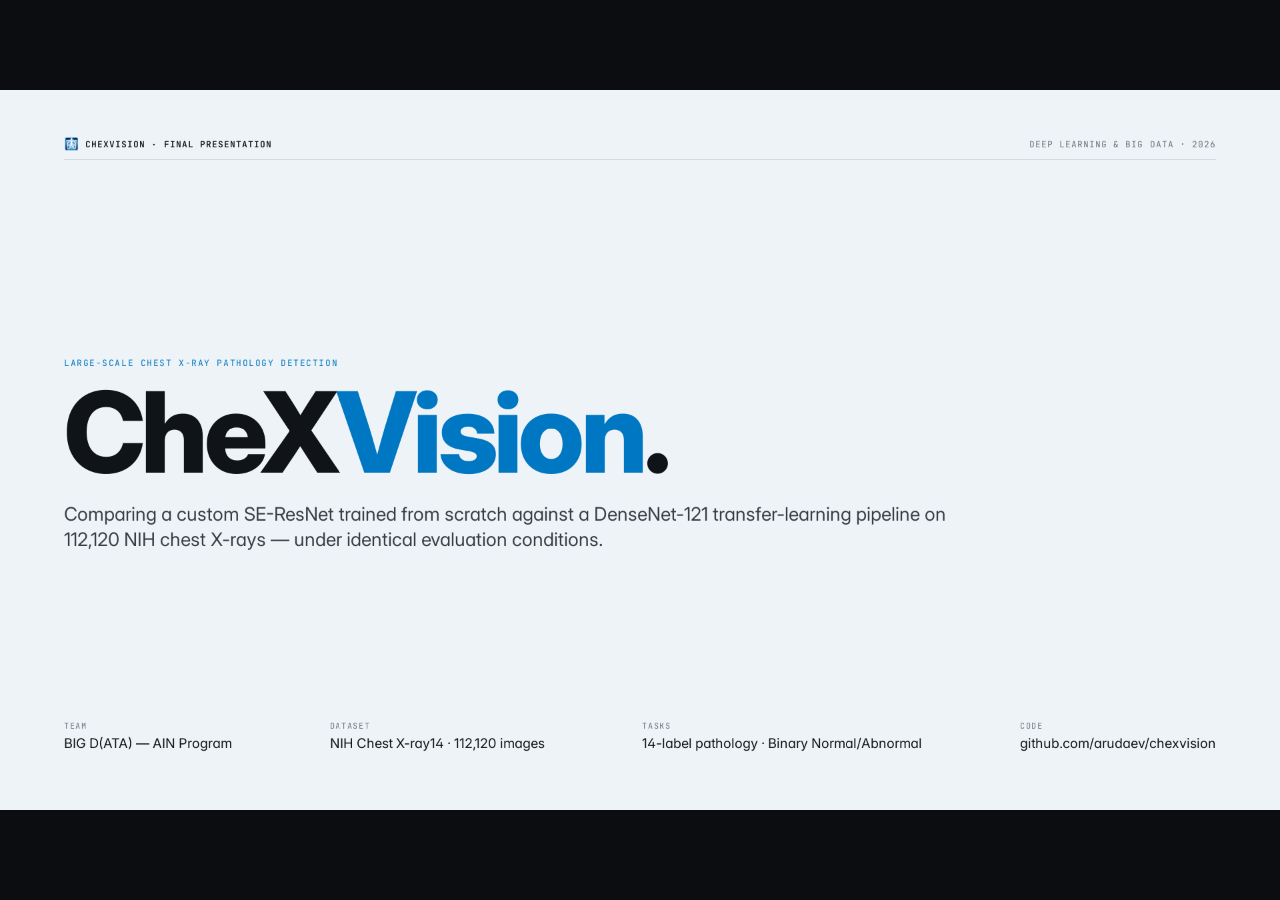
==== commit 180e121b: "chore: simplify deck title slide Co-authored-by: Huraira Ali <huraira.ali@stud.th-deg.de>" ====
--- a/docs/index.html
+++ b/docs/index.html
@@ -104,21 +104,6 @@
 
   /* Title slide */
   .title-slide { display: flex; flex-direction: column; justify-content: space-between; height: 100%; }
-  .hero-logo {
-    width: 96px;
-    height: 96px;
-    display: flex;
-    align-items: center;
-    justify-content: center;
-    margin-bottom: 24px;
-    border: 1px solid var(--rule);
-    border-radius: 8px;
-    background: var(--panel);
-    box-shadow: 0 18px 42px rgba(31, 35, 40, 0.08);
-    font-family: "Apple Color Emoji", "Segoe UI Emoji", "Noto Color Emoji", sans-serif;
-    font-size: 58px;
-    line-height: 1;
-  }
   .title-hero { font-size: 168px; font-weight: 800; letter-spacing: -0.04em; line-height: 0.92; }
   .title-hero .accent { color: var(--accent-h, var(--blue)); }
   .title-sub { font-size: 28px; color: var(--ink-soft); line-height: 1.35; max-width: 1400px; margin-top: 28px; font-weight: 400; }
@@ -176,7 +161,6 @@
       </div>
 
       <div>
-        <div class="hero-logo" aria-label="X-ray logo">🩻</div>
         <div class="eyebrow">Large-Scale Chest X-Ray Pathology Detection</div>
         <div class="title-hero">CheX<span class="accent">Vision</span>.</div>
         <div class="title-sub">Comparing a custom SE-ResNet trained from scratch against a DenseNet-121 transfer-learning pipeline on 112,120 NIH chest X-rays — under identical evaluation conditions.</div>
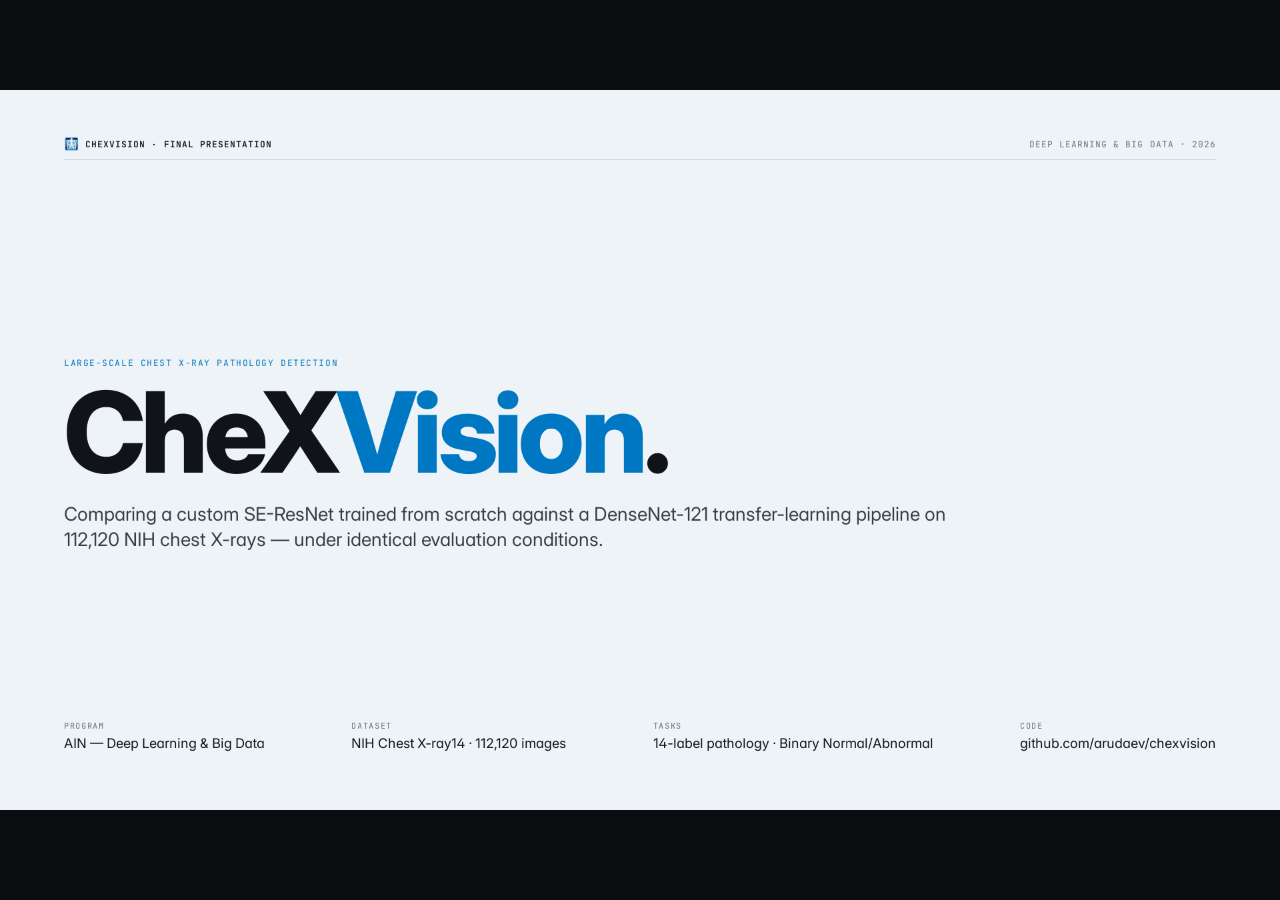
==== commit 9d29c71a: "Refactor code structure for improved readability and maintainability Co-authored-by: Fares Elbermawy" ====
--- a/docs/index.html
+++ b/docs/index.html
@@ -3,6 +3,7 @@
 <head>
 <meta charset="utf-8">
 <title>CheXVision — Final Presentation</title>
+<link rel="icon" href="data:image/svg+xml,%3Csvg xmlns='http://www.w3.org/2000/svg' viewBox='0 0 100 100'%3E%3Crect width='100' height='100' rx='18' fill='%23eaf3f8'/%3E%3Ctext x='50%25' y='78' text-anchor='middle' font-size='74'%3E%F0%9F%A9%BB%3C/text%3E%3C/svg%3E">
 <link rel="preconnect" href="https://fonts.googleapis.com">
 <link rel="preconnect" href="https://fonts.gstatic.com" crossorigin>
 <link href="https://fonts.googleapis.com/css2?family=Inter:wght@300;400;500;600;700;800&family=JetBrains+Mono:wght@400;500;600&display=swap" rel="stylesheet">
@@ -168,8 +169,8 @@
 
       <div class="title-meta">
         <div class="col">
-          <span class="k">Team</span>
-          <span class="v">BIG D(ATA) — AIN Program</span>
+          <span class="k">Program</span>
+          <span class="v">AIN — Deep Learning &amp; Big Data</span>
         </div>
         <div class="col">
           <span class="k">Dataset</span>
@@ -1074,7 +1075,7 @@
       <div style="flex: 1; display: flex; flex-direction: column; justify-content: center;">
         <div class="section-number">— THANK YOU</div>
         <div class="section-title">Questions?</div>
-        <div class="section-desc" style="margin-top: 20px;">CheXVision · BIG D(ATA) Team · Deep Learning &amp; Big Data, AIN program</div>
+        <div class="section-desc" style="margin-top: 20px;">CheXVision · Deep Learning &amp; Big Data, AIN program</div>
 
         <div style="display: flex; gap: 56px; margin-top: 56px;">
           <div>
